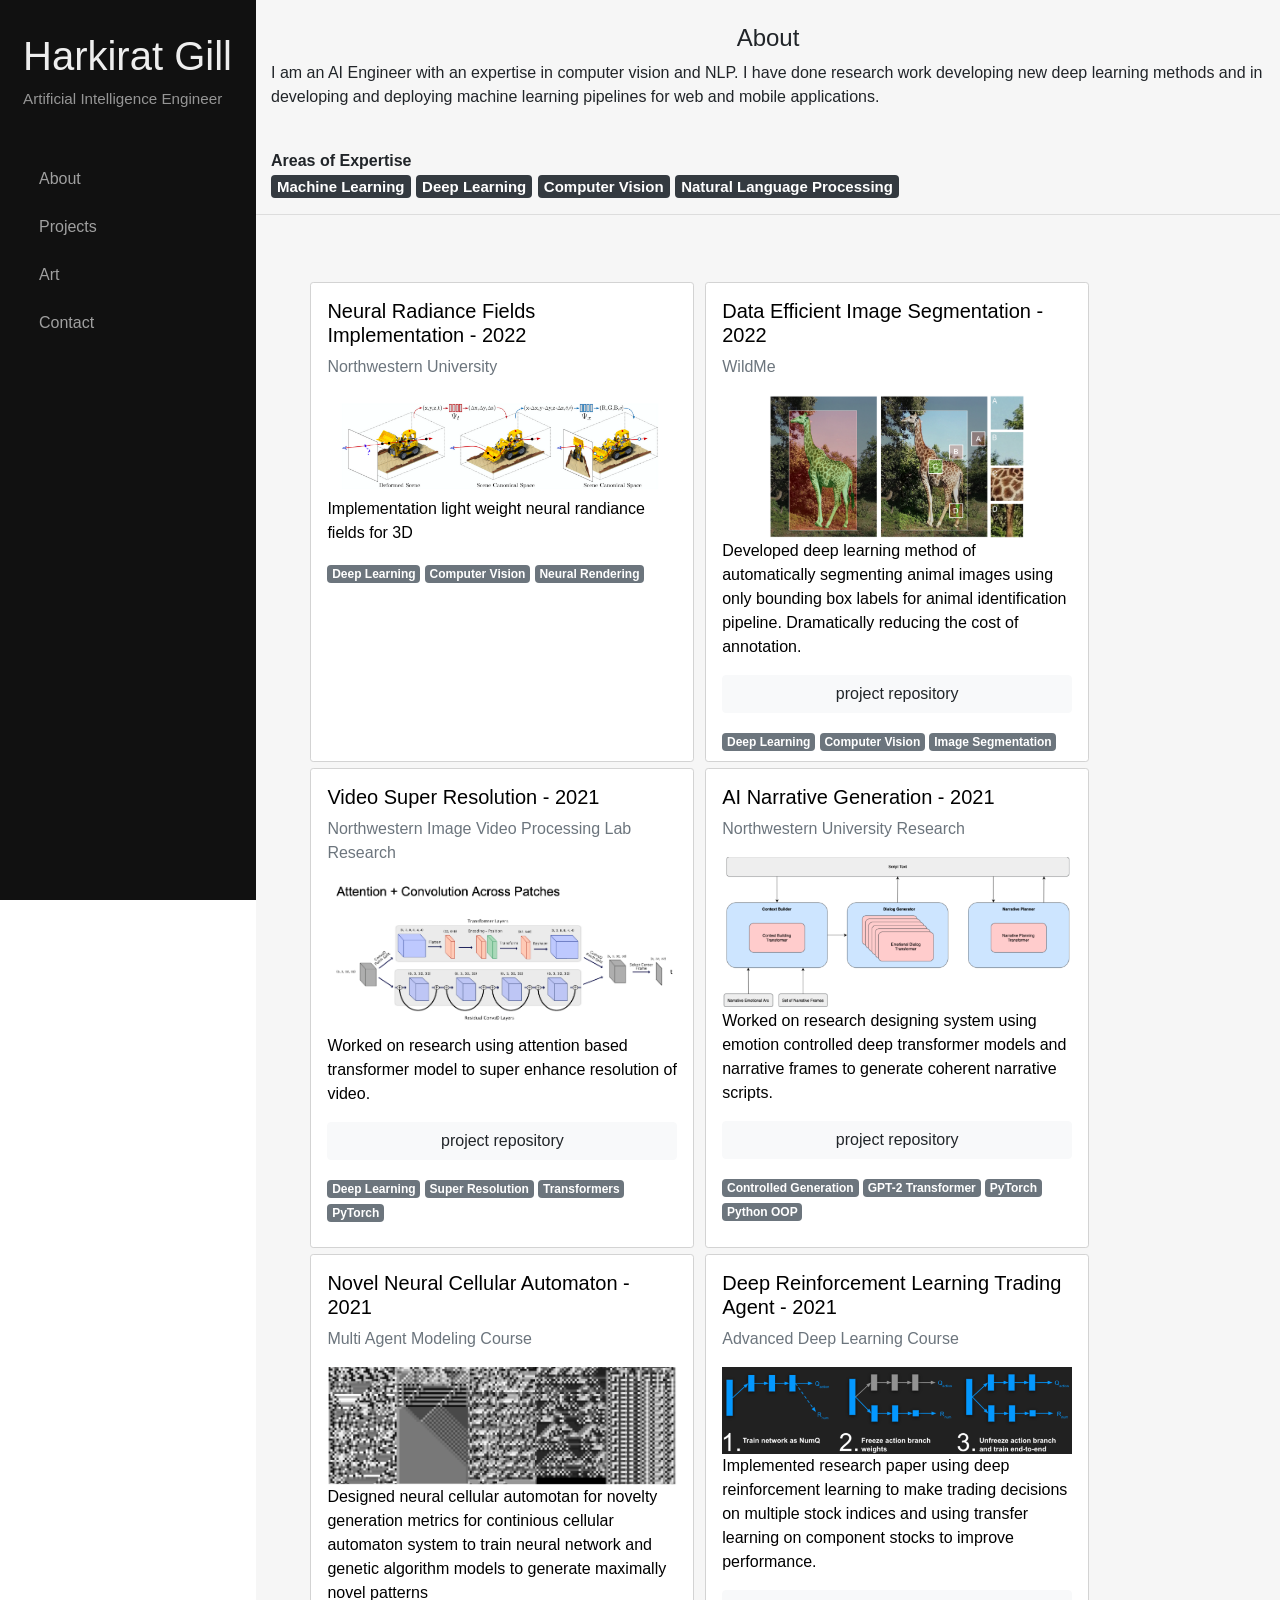
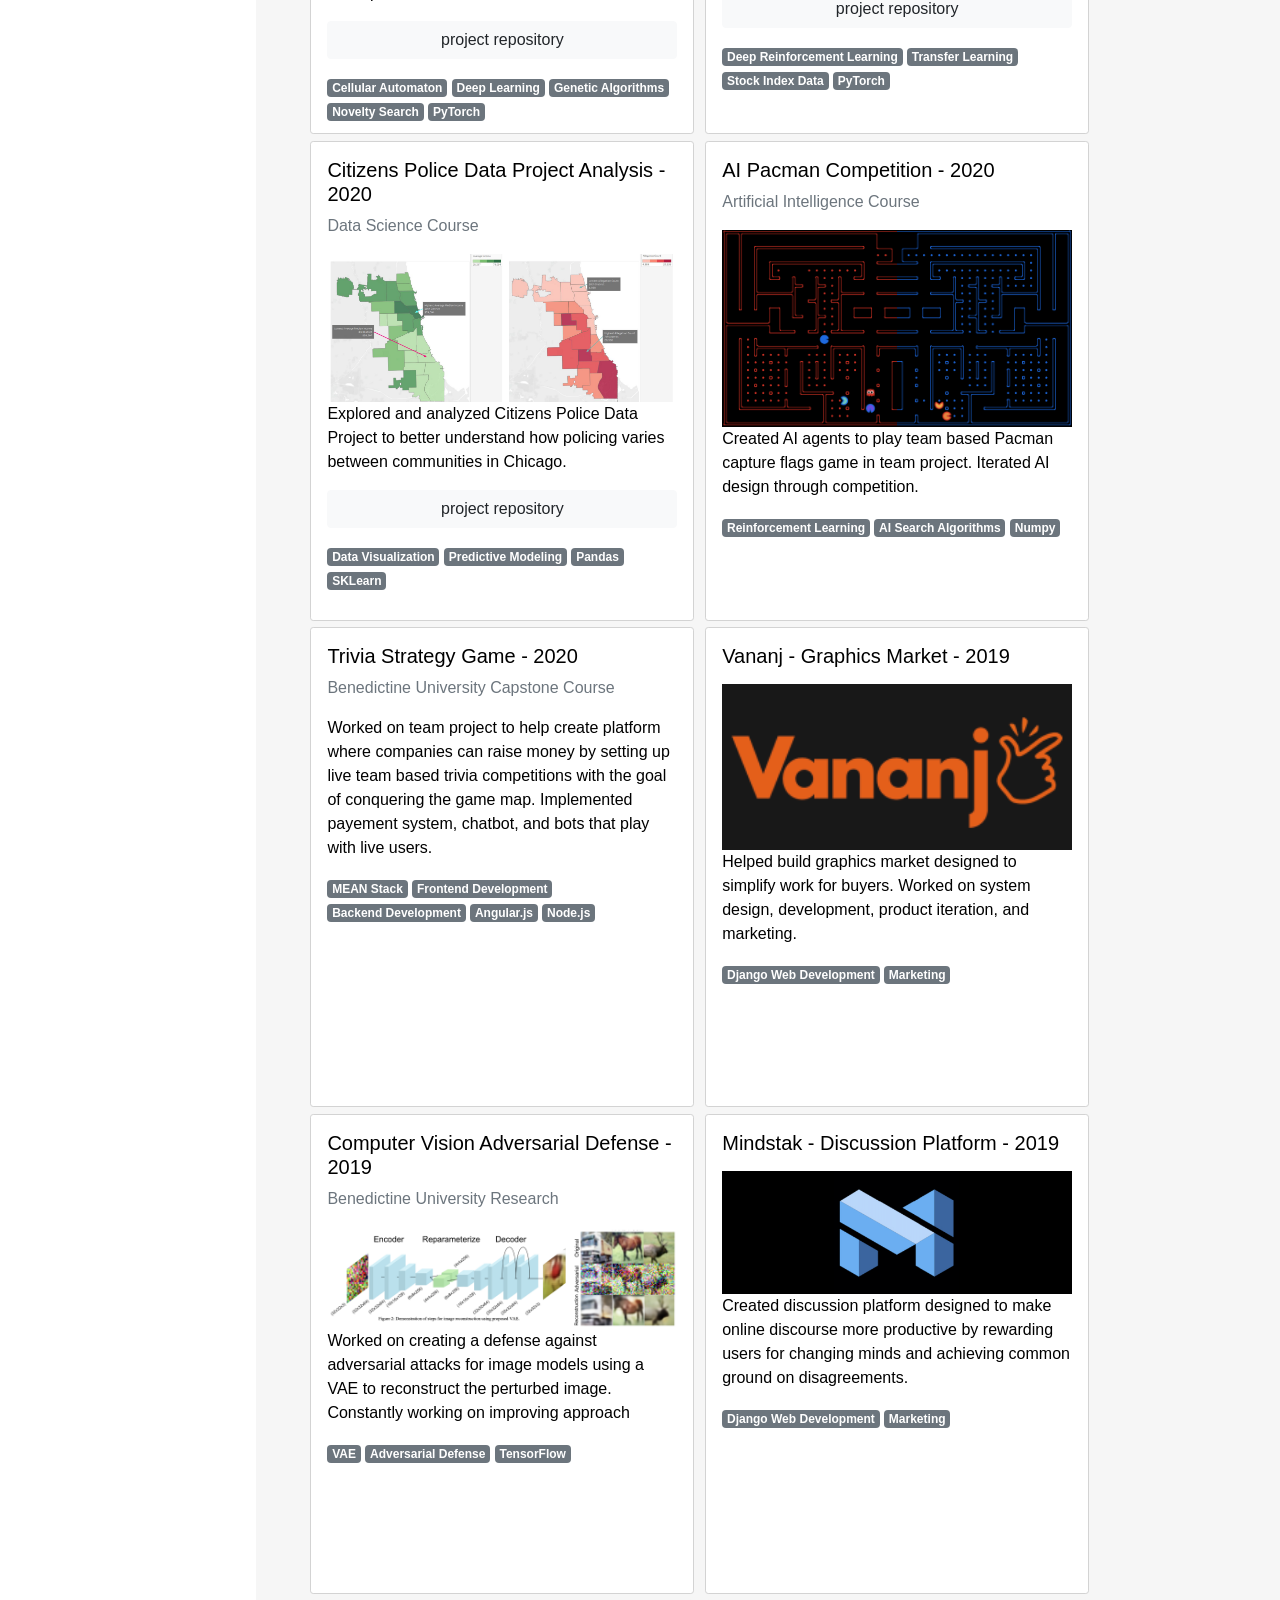
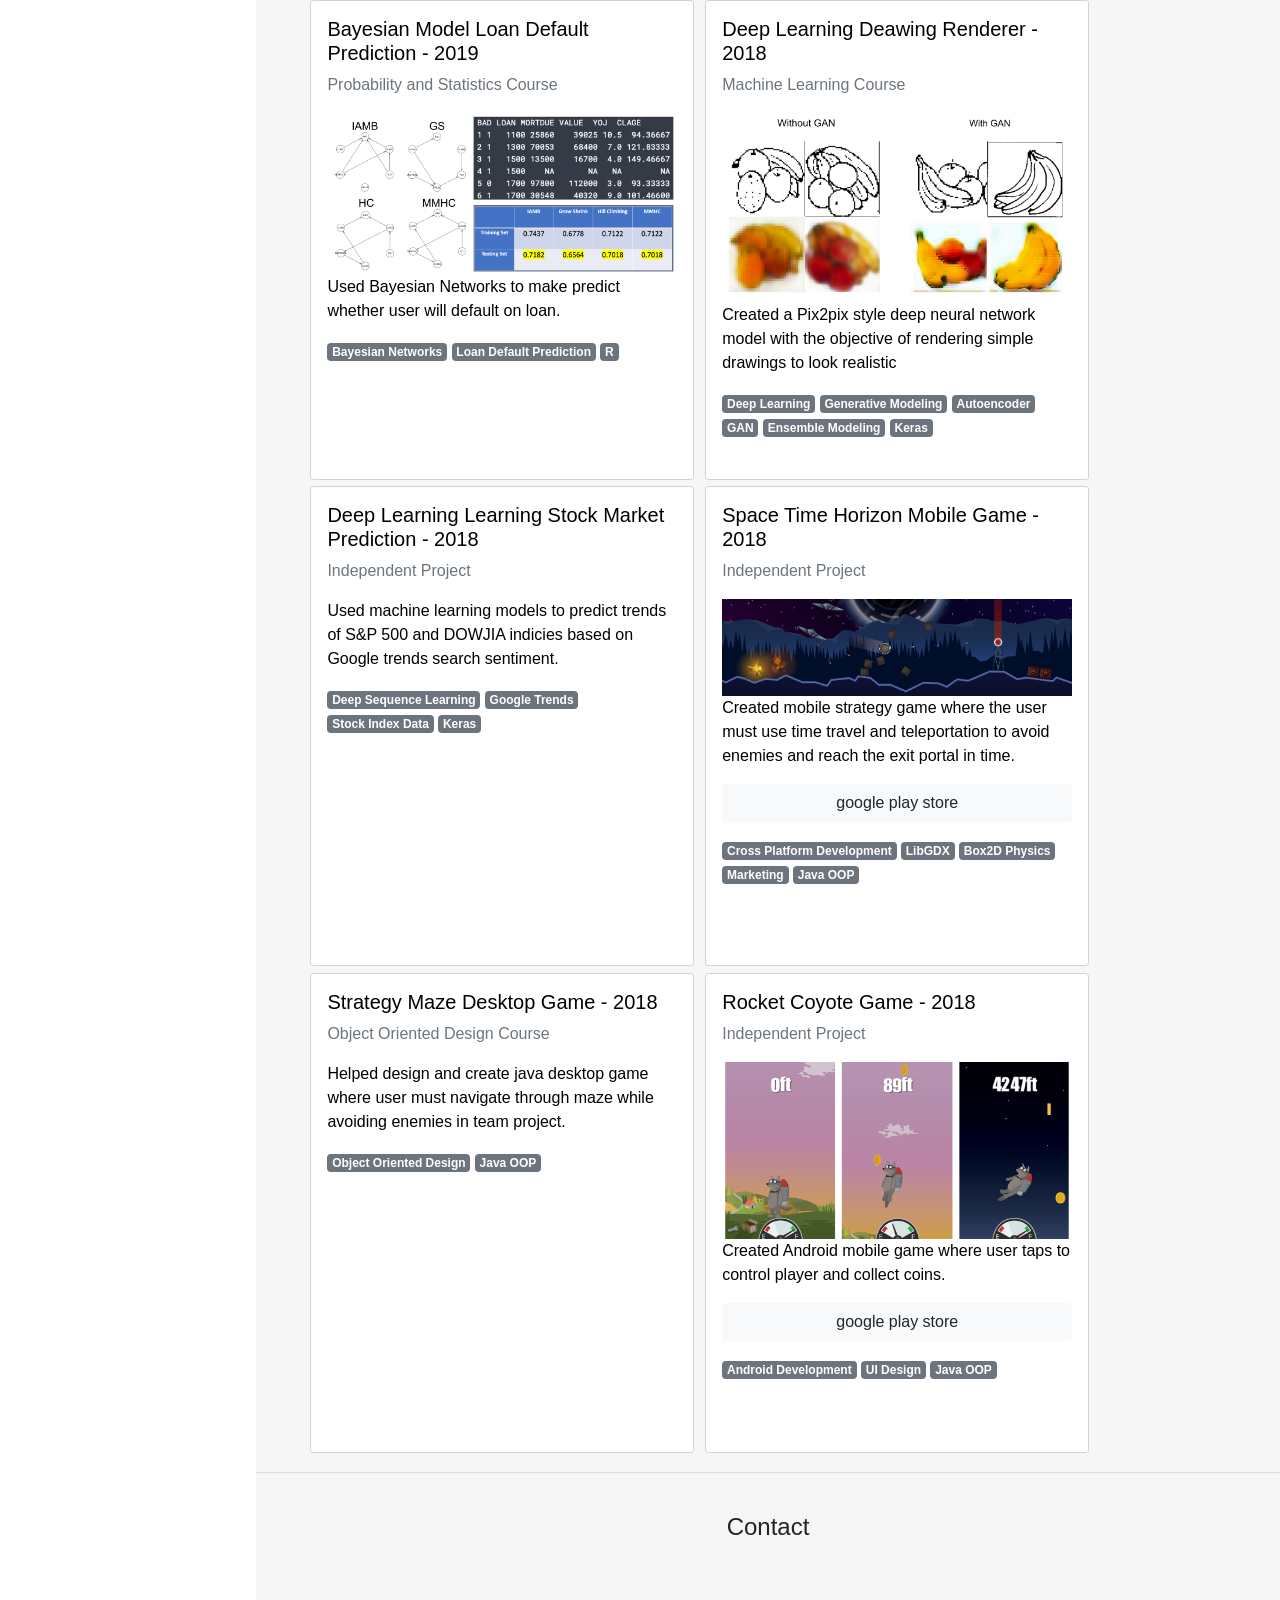
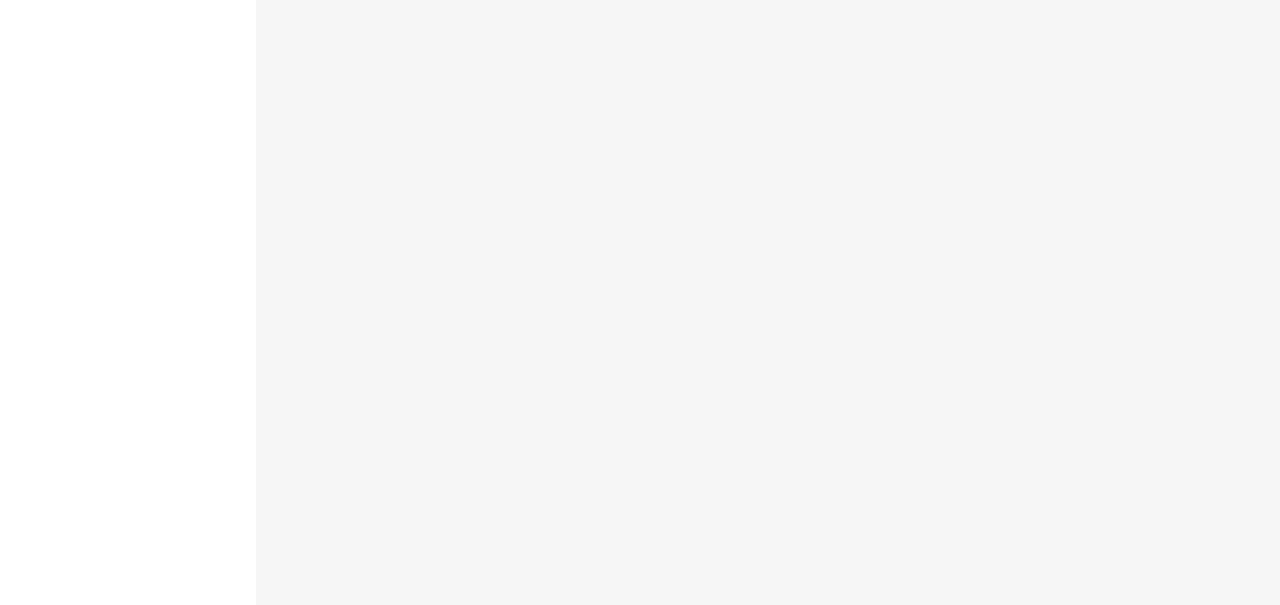
==== index.html @ 7659c331 "minor project update" ====
<!DOCTYPE html>

<html>
    <head>
        <title>Harkirat Gill</title>
        <meta charset="utf-8">
        <meta name="viewport" content="width=device-width, initial-scale=1, shrink-to-fit=no">
        <link rel="stylesheet" href="https://stackpath.bootstrapcdn.com/bootstrap/4.3.1/css/bootstrap.min.css" integrity="sha384-ggOyR0iXCbMQv3Xipma34MD+dH/1fQ784/j6cY/iJTQUOhcWr7x9JvoRxT2MZw1T" crossorigin="anonymous">
        
        <style>
            .sidenav {
                height: 100%;
                width: 16em;
                position: fixed;
                z-index: 1;
                top: 0;
                left: 0;
                background-color: #111;
                color: #eee;
                overflow-x: hidden;
                padding:0.5em;
            }

            .content {
                margin-left: 16em;
                background-color: #f6f6f6;
                display: inline-block;
                width: calc(100vw - 16em);
            }

            .minor-text {
                opacity: 0.6;
                font-size: 0.95em;
            }

            .section-head {
                text-align: center;
            }
            
            .projects {
                margin: auto;
                width: 90%;
            }
            
            .project-img {
                display: block;
                margin-left: auto;
                margin-right: auto;
                width: 100%;
            }

            .project-container {
                background-color: #fff;
                display: inline-block;
                color: black;
                border: 1px solid lightgray;
                border-radius: 0.2em;
                padding: 1em;
                margin: 0.2em;
                width: 24em;
                height: 30em;
                vertical-align: top;
            }

            .link-container {
                padding: 1em;
            }

            .side-link {
                color: white;
                opacity: 0.6;
            }

            .side-link:hover {
                opacity: 1;
                color: white;
            }
            
            .full-butt {
                width: 100%;
                text-align: center;
            }
        </style>
    </head>

    <body>
        <!-- Side main info -->
        <div class="sidenav">
            <div class="container">
                <br/>
                <h1>Harkirat Gill</h1>
                <p class="minor-text">Artificial Intelligence Engineer</p>
                
                <br/>

                <div class="link-container">
                    <a href="#about" class="side-link">About</a>
                    <br/><br/>
                    <a href="#projects" class="side-link">Projects</a>
                    <br/><br/>
                    <a href="https://www.gillarts.com" class="side-link">Art</a>
                    <br/><br/>
                    <a href="#contact" class="side-link">Contact</a>
                    <br/>
                </div>
            </div>
        </div>

        <!-- Content -->
        <div class="content">
            <!-- About -->
            <div id="about" class="container pt-4">
                <h4 class="section-head">About</h4>
                <p>
                    I am an AI Engineer with an expertise in computer vision and NLP.
                    I have done research work developing new deep learning methods and in developing and deploying machine learning pipelines for web and mobile applications.
                </p>
                
                <br/>

                <b>Areas of Expertise</b>
                <br/>

                <h5>
                    <span class="badge badge-dark">Machine Learning</span>
                    <span class="badge badge-dark">Deep Learning</span>
                    <span class="badge badge-dark">Computer Vision</span>
                    <span class="badge badge-dark">Natural Language Processing</span>
                </h5>
            </div>

            <hr/>

            <!-- Projects -->
                
            <br/>
            
            <div id="projects" class="projects pt-4">

                <!-- Neural Rendering -->
                <div class="project-container">
                    <h5>Neural Radiance Fields Implementation - 2022</h5>
                    <p class="text-secondary">Northwestern University</p>
                    <img src="imgs/neural_rendering.png" class="project-img">
                    
                    <p>Implementation light weight neural randiance fields for 3D </p>
                    
                    <p>
                        <span class="badge badge-secondary">Deep Learning</span>
                        <span class="badge badge-secondary">Computer Vision</span>
                        <span class="badge badge-secondary">Neural Rendering</span>
                    </p>
                </div>

                <!-- TODO - add some NLP thing here -->

                <!-- WildMe Background Subtraction -->
                <div class="project-container">
                    <h5>Data Efficient Image Segmentation - 2022</h5>
                    <p class="text-secondary">WildMe</p>

                    <img src="imgs/background_subtraction.png" class="project-img" style="height: 9em; width: 16em;">
                    
                    <p>Developed deep learning method of automatically segmenting animal images using only bounding box labels for animal identification pipeline. Dramatically reducing the cost of annotation.</p>
                    
                    <p><a href="https://github.com/harkiratsg/animal-background-subtraction" class="btn btn-light full-butt">project repository</a></p>
                    
                    <p>
                        <span class="badge badge-secondary">Deep Learning</span>
                        <span class="badge badge-secondary">Computer Vision</span>
                        <span class="badge badge-secondary">Image Segmentation</span>
                    </p>
                </div>
                
                <!-- VSR -->
                <div class="project-container">
                    <h5>Video Super Resolution - 2021</h5>
                    <p class="text-secondary">Northwestern Image Video Processing Lab Research</p>

                    <img src="imgs/vsr.png" class="project-img">
                    
                    <p>Worked on research using attention based transformer model to super enhance resolution of video.</p>
                    
                    <p><a href="https://github.com/harkirat2021/vsr-transformer-research" class="btn btn-light full-butt">project repository</a></p>

                    <p>
                        <span class="badge badge-secondary">Deep Learning</span>
                        <span class="badge badge-secondary">Super Resolution</span>
                        <span class="badge badge-secondary">Transformers</span>
                        <span class="badge badge-secondary">PyTorch</span>
                    </p>
                </div>
                
                <!-- Narrative Generation -->
                <div class="project-container">
                    <div>
                        <h5>AI Narrative Generation - 2021</h5>
                        <p class="text-secondary">Northwestern University Research</p>

                        <img src="imgs/narrative_generation_system.png" class="project-img">

                        <p>Worked on research designing system using emotion controlled deep transformer models and narrative frames to generate coherent narrative scripts.</p>
                        
                        <p><a href="https://github.com/simon-benigeri/narrative-generation"class="btn btn-light full-butt">project repository</a></p>

                        <p>
                            <span class="badge badge-secondary">Controlled Generation</span>
                            <span class="badge badge-secondary">GPT-2 Transformer</span>
                            <span class="badge badge-secondary">PyTorch</span>
                            <span class="badge badge-secondary">Python OOP</span>
                        </p>
                    </div>
                    
                </div>
                
                <!-- CA Novelty Generation -->
                <div class="project-container">
                    <h5>Novel Neural Cellular Automaton - 2021</h5>
                    <p class="text-secondary">Multi Agent Modeling Course</p>
                    
                    <img src="imgs/novelty_generation.png" class="project-img">
                    
                    <p>Designed neural cellular automotan for novelty generation metrics for continious cellular automaton system to train neural network and genetic algorithm models to generate maximally novel patterns</p>
                    
                    <p><a href="https://github.com/harkiratsg/ca-novelty-generation"class="btn btn-light full-butt">project repository</a></p>
                    
                    <p>
                        <span class="badge badge-secondary">Cellular Automaton</span>
                        <span class="badge badge-secondary">Deep Learning</span>
                        <span class="badge badge-secondary">Genetic Algorithms</span>
                        <span class="badge badge-secondary">Novelty Search</span>
                        <span class="badge badge-secondary">PyTorch</span>
                    </p>
                </div>
                
                <!-- RL Trading Agent -->
                <div class="project-container">
                    <h5>Deep Reinforcement Learning Trading Agent - 2021</h5>
                    <p class="text-secondary">Advanced Deep Learning Course</p>
                    
                    <img src="imgs/numq_trader.png" class="project-img">
                    
                    <p>Implemented research paper using deep reinforcement learning to make trading decisions on multiple stock indices and using transfer learning on component stocks to improve performance.</p>
                    
                    <p><a href="https://github.com/lukesalamone/deep-q-trading-agent"class="btn btn-light full-butt">project repository</a></p>
                    
                    <p>
                        <span class="badge badge-secondary">Deep Reinforcement Learning</span>
                        <span class="badge badge-secondary">Transfer Learning</span>
                        <span class="badge badge-secondary">Stock Index Data</span>
                        <span class="badge badge-secondary">PyTorch</span>
                    </p>
                </div>
                
                <!-- CPDP Analysis -->
                <div class="project-container">
                    <h5>Citizens Police Data Project Analysis - 2020</h5>
                    <p class="text-secondary">Data Science Course</p>
                    
                    <img src="imgs/cpdp_analysis.png" class="project-img">
                    
                    <p>Explored and analyzed Citizens Police Data Project to better understand how policing varies between communities in Chicago.</p>
                    
                    <p><a href="https://github.com/Faraaz-Beyabani/CPDP_Daring_Riddlers" class="btn btn-light full-butt">project repository</a></p>
                    
                    <p>
                        <span class="badge badge-secondary">Data Visualization</span>
                        <span class="badge badge-secondary">Predictive Modeling</span>
                        <span class="badge badge-secondary">Pandas</span>
                        <span class="badge badge-secondary">SKLearn</span>
                    </p>
                </div>
                
                <!-- Music Generation -->
                <!--
                <div class="project-container">
                    <h5>TODO: AI Music Generation - 2020</h5>
                    <p class="text-secondary">Independent Project</p>
                    
                    <p>Used deep learning and genetic algorithms trained on classical music to generate new music.</p>
                    
                    <p><a href="">github repo</a></p>
                    
                    <p>
                        <span class="badge badge-secondary">Generative Modeling</span>
                        <span class="badge badge-secondary">Deep Learning</span>
                        <span class="badge badge-secondary">Genetic Algorithms</span>
                        <span class="badge badge-secondary">PyTorch</span>
                    </p>
                </div>
-->
                
                <!-- Pacman Agent -->
                <div class="project-container">
                    <h5>AI Pacman Competition - 2020</h5>
                    <p class="text-secondary">Artificial Intelligence Course</p>
                    
                    <img src="imgs/pacman.png" class="project-img">
                    
                    <p>Created AI agents to play team based Pacman capture flags game in team project. Iterated AI design through competition.</p>
                    
                    <p>
                        <span class="badge badge-secondary">Reinforcement Learning</span>
                        <span class="badge badge-secondary">AI Search Algorithms</span>
                        <span class="badge badge-secondary">Numpy</span>
                    </p>
                </div>
                
                <!-- Trivia Strategy Game -->
                <div class="project-container">
                    <h5>Trivia Strategy Game - 2020</h5>
                    <p class="text-secondary">Benedictine University Capstone Course</p>
                    
                    <p>Worked on team project to help create platform where companies can raise money by setting up live team based trivia competitions with the goal of conquering the game map. Implemented payement system, chatbot, and bots that play with live users.</p>
                    
                    <p>
                        <span class="badge badge-secondary">MEAN Stack</span>
                        <span class="badge badge-secondary">Frontend Development</span>
                        <span class="badge badge-secondary">Backend Development</span>
                        <span class="badge badge-secondary">Angular.js</span>
                        <span class="badge badge-secondary">Node.js</span>
                    </p>
                </div>
                
                <!-- Vananj -->
                <div class="project-container">
                    <h5>Vananj - Graphics Market - 2019</h5>
                    <p class="text-secondary"></p>
                    
                    <img src="imgs/vananj.png" class="project-img">
                    
                    <p>Helped build graphics market designed to simplify work for buyers. Worked on system design, development, product iteration, and marketing.</p>
                    
                    <!-- <p><a href="https://www.vananj.com"class="btn btn-light full-butt">www.vananj.com</a></p> -->
                    
                    <p>
                        <span class="badge badge-secondary">Django Web Development</span>
                        <span class="badge badge-secondary">Marketing</span>
                    </p>
                </div>

                <!-- Adversarial -->
                <div class="project-container">
                    <h5>Computer Vision Adversarial Defense - 2019</h5>
                    <p class="text-secondary">Benedictine University Research</p>
                    
                    <img src="imgs/adversarialproject.png" class="project-img">
                    
                    <p>Worked on creating a defense against adversarial attacks for image models using a VAE to reconstruct the perturbed image. Constantly working on improving approach</p>

                    <p>
                        <span class="badge badge-secondary">VAE</span>
                        <span class="badge badge-secondary">Adversarial Defense</span>
                        <span class="badge badge-secondary">TensorFlow</span>
                    </p>
                </div>
                
                <!-- Mindstak -->
                <div class="project-container">
                    <h5>Mindstak - Discussion Platform - 2019</h5>
                    <p class="text-secondary"></p>
                    
                    <img src="imgs/mindstak.png" class="project-img">
                    
                    <p>Created discussion platform designed to make online discourse more productive by rewarding users for changing minds and achieving common ground on disagreements.</p>
                    
                    <!-- <p><a href="https://www.mindstak.com"class="btn btn-light full-butt">www.mindstak.com</a></p> -->
                    
                    <p>
                        <span class="badge badge-secondary">Django Web Development</span>
                        <span class="badge badge-secondary">Marketing</span>
                    </p>
                </div>
                
                <!-- Loan Default Prediction -->
                <div class="project-container">
                    <h5>Bayesian Model Loan Default Prediction - 2019</h5>
                    <p class="text-secondary">Probability and Statistics Course</p>
                    
                    <img src="imgs/bayesiannet_loan_pred.png" class="project-img">
                    
                    <p>Used Bayesian Networks to make predict whether user will default on loan.</p>
                    
                    <p>
                        <span class="badge badge-secondary">Bayesian Networks</span>
                        <span class="badge badge-secondary">Loan Default Prediction</span>
                        <span class="badge badge-secondary">R</span>
                    </p>
                </div>

                <!-- Drawing Renderer -->
                <div class="project-container">
                    <h5>Deep Learning Deawing Renderer - 2018</h5>
                    <p class="text-secondary">Machine Learning Course</p>
                    
                    <img src="imgs/doodleproject.png" class="project-img">
                    
                    <p>Created a Pix2pix style deep neural network model with the objective of rendering simple drawings to look realistic</p>

                    <p>
                        <span class="badge badge-secondary">Deep Learning</span>
                        <span class="badge badge-secondary">Generative Modeling</span>
                        <span class="badge badge-secondary">Autoencoder</span>
                        <span class="badge badge-secondary">GAN</span>
                        <span class="badge badge-secondary">Ensemble Modeling</span>
                        <span class="badge badge-secondary">Keras</span>
                    </p>
                </div>

                <!-- Stock Market Prediction -->
                <div class="project-container">
                    <h5>Deep Learning Learning Stock Market Prediction - 2018</h5>
                    <p class="text-secondary">Independent Project</p>
                    
                    <p>Used machine learning models to predict trends of S&P 500 and DOWJIA indicies based on Google trends search sentiment.</p>
                    
                    <p>
                        <span class="badge badge-secondary">Deep Sequence Learning</span>
                        <span class="badge badge-secondary">Google Trends</span>
                        <span class="badge badge-secondary">Stock Index Data</span>
                        <span class="badge badge-secondary">Keras</span>
                    </p>
                </div>
                
                <!-- Space Time Horizon -->
                <div class="project-container">
                    <h5>Space Time Horizon Mobile Game - 2018</h5>
                    <p class="text-secondary">Independent Project</p>
                    
                    <img src="imgs/sthproject.png" class="project-img">
                    
                    <p>Created mobile strategy game where the user must use time travel and teleportation to avoid enemies and reach the exit portal in time.</p>
                    
                    <p><a href="https://play.google.com/store/apps/details?id=com.cosmodigital.spacetimehorizon&hl=en_US&gl=US"class="btn btn-light full-butt">google play store</a></p>
                    
                    <p>
                        <span class="badge badge-secondary">Cross Platform Development</span>
                        <span class="badge badge-secondary">LibGDX</span>
                        <span class="badge badge-secondary">Box2D Physics</span>
                        <span class="badge badge-secondary">Marketing</span>
                        <span class="badge badge-secondary">Java OOP</span>
                    </p>
                </div>
                
                <!-- OOP Project -->
                <div class="project-container">
                    <h5>Strategy Maze Desktop Game - 2018</h5>
                    <p class="text-secondary">Object Oriented Design Course</p>
                    
                    <p>Helped design and create java desktop game where user must navigate through maze while avoiding enemies in team project.</p>
                    
                    <p>
                        <span class="badge badge-secondary">Object Oriented Design</span>
                        <span class="badge badge-secondary">Java OOP</span>
                    </p>
                </div>
                
                <!-- Rocket Coyote -->
                <div class="project-container">
                    <h5>Rocket Coyote Game - 2018</h5>
                    <p class="text-secondary">Independent Project</p>
                    
                    <img src="imgs/rocketcoyote.png" class="project-img">
                    
                    <p>Created Android mobile game where user taps to control player and collect coins.</p>
                    
                    <p><a href="https://play.google.com/store/apps/details?id=com.cosmodigital.rocketcoyote&hl=en_US&gl=US" class="btn btn-light full-butt">google play store</a></p>
                    
                    <p>
                        <span class="badge badge-secondary">Android Development</span>
                        <span class="badge badge-secondary">UI Design</span>
                        <span class="badge badge-secondary">Java OOP</span>
                    </p>
                </div>                
            </div>

            <hr/>

            <!-- Contact -->
            <div id="contact" class="container pt-4">
                <h4 class="section-head">Contact</h4>
                <div style="text-align: center;">
                    <iframe src="https://docs.google.com/forms/d/e/1FAIpQLSerdskXboycfgACYQsAQ4aufewPm9yDi6KDmX2EfQ1Zc8JkOQ/viewform?embedded=true" width="640" height="600" frameborder="0" marginheight="0" marginwidth="0">Loading…</iframe>
                </div>
                
            </div>

            <br/><br/>
        </div>
        
        

        <!-- Bootstrap -->
        <script src="https://code.jquery.com/jquery-3.3.1.slim.min.js" integrity="sha384-q8i/X+965DzO0rT7abK41JStQIAqVgRVzpbzo5smXKp4YfRvH+8abtTE1Pi6jizo" crossorigin="anonymous"></script>
        <script src="https://cdnjs.cloudflare.com/ajax/libs/popper.js/1.14.7/umd/popper.min.js" integrity="sha384-UO2eT0CpHqdSJQ6hJty5KVphtPhzWj9WO1clHTMGa3JDZwrnQq4sF86dIHNDz0W1" crossorigin="anonymous"></script>
        <script src="https://stackpath.bootstrapcdn.com/bootstrap/4.3.1/js/bootstrap.min.js" integrity="sha384-JjSmVgyd0p3pXB1rRibZUAYoIIy6OrQ6VrjIEaFf/nJGzIxFDsf4x0xIM+B07jRM" crossorigin="anonymous"></script>
    </body>
</html>
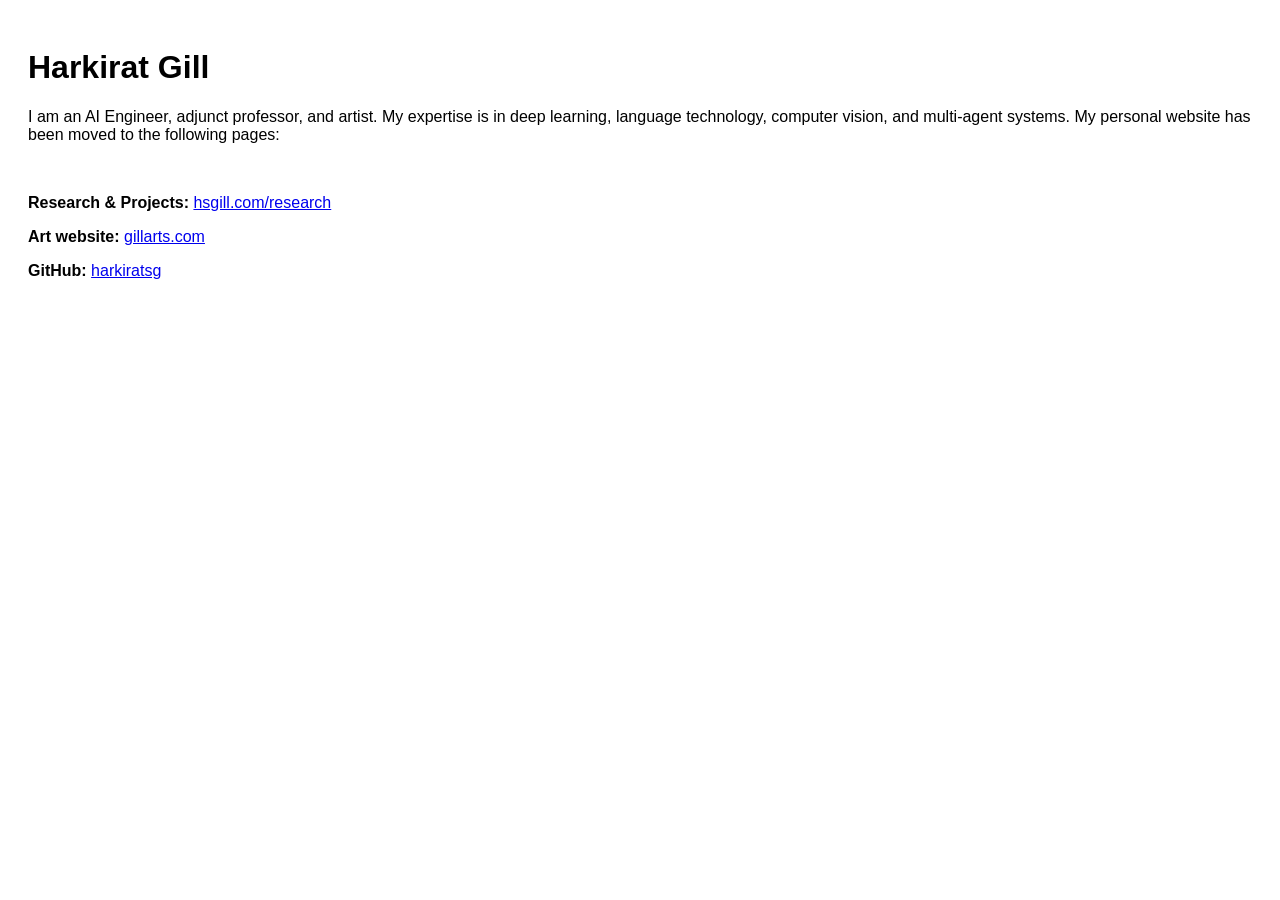
==== commit fdbcb7dc: "Updated with new sites" ====
--- a/index.html
+++ b/index.html
@@ -4,495 +4,16 @@
     <head>
         <title>Harkirat Gill</title>
         <meta charset="utf-8">
-        <meta name="viewport" content="width=device-width, initial-scale=1, shrink-to-fit=no">
-        <link rel="stylesheet" href="https://stackpath.bootstrapcdn.com/bootstrap/4.3.1/css/bootstrap.min.css" integrity="sha384-ggOyR0iXCbMQv3Xipma34MD+dH/1fQ784/j6cY/iJTQUOhcWr7x9JvoRxT2MZw1T" crossorigin="anonymous">
-        
-        <style>
-            .sidenav {
-                height: 100%;
-                width: 16em;
-                position: fixed;
-                z-index: 1;
-                top: 0;
-                left: 0;
-                background-color: #111;
-                color: #eee;
-                overflow-x: hidden;
-                padding:0.5em;
-            }
-
-            .content {
-                margin-left: 16em;
-                background-color: #f6f6f6;
-                display: inline-block;
-                width: calc(100vw - 16em);
-            }
-
-            .minor-text {
-                opacity: 0.6;
-                font-size: 0.95em;
-            }
-
-            .section-head {
-                text-align: center;
-            }
-            
-            .projects {
-                margin: auto;
-                width: 90%;
-            }
-            
-            .project-img {
-                display: block;
-                margin-left: auto;
-                margin-right: auto;
-                width: 100%;
-            }
-
-            .project-container {
-                background-color: #fff;
-                display: inline-block;
-                color: black;
-                border: 1px solid lightgray;
-                border-radius: 0.2em;
-                padding: 1em;
-                margin: 0.2em;
-                width: 24em;
-                height: 30em;
-                vertical-align: top;
-            }
-
-            .link-container {
-                padding: 1em;
-            }
-
-            .side-link {
-                color: white;
-                opacity: 0.6;
-            }
-
-            .side-link:hover {
-                opacity: 1;
-                color: white;
-            }
-            
-            .full-butt {
-                width: 100%;
-                text-align: center;
-            }
-        </style>
     </head>
 
     <body>
-        <!-- Side main info -->
-        <div class="sidenav">
-            <div class="container">
-                <br/>
-                <h1>Harkirat Gill</h1>
-                <p class="minor-text">Artificial Intelligence Engineer</p>
-                
-                <br/>
-
-                <div class="link-container">
-                    <a href="#about" class="side-link">About</a>
-                    <br/><br/>
-                    <a href="#projects" class="side-link">Projects</a>
-                    <br/><br/>
-                    <a href="https://www.gillarts.com" class="side-link">Art</a>
-                    <br/><br/>
-                    <a href="#contact" class="side-link">Contact</a>
-                    <br/>
-                </div>
-            </div>
+        <div style="padding: 20px; font-family: Arial, sans-serif;">
+            <h1>Harkirat Gill</h1>
+            <p>I am an AI Engineer, adjunct professor, and artist. My expertise is in deep learning, language technology, computer vision, and multi-agent systems. My personal website has been moved to the following pages:</p>
+            <br/>
+            <p><b>Research & Projects:</b> <a href="https://sites.google.com/view/hsgill/research">hsgill.com/research</a></p>
+            <p><b>Art website:</b> <a href="https://sites.google.com/view/gillarts/home">gillarts.com</a></p>
+            <p><b>GitHub:</b> <a href="https://github.com/harkiratsg">harkiratsg</a></p>
         </div>
-
-        <!-- Content -->
-        <div class="content">
-            <!-- About -->
-            <div id="about" class="container pt-4">
-                <h4 class="section-head">About</h4>
-                <p>
-                    I am an AI Engineer with an expertise in computer vision and NLP.
-                    I have done research work developing new deep learning methods and in developing and deploying machine learning pipelines for web and mobile applications.
-                </p>
-                
-                <br/>
-
-                <b>Areas of Expertise</b>
-                <br/>
-
-                <h5>
-                    <span class="badge badge-dark">Machine Learning</span>
-                    <span class="badge badge-dark">Deep Learning</span>
-                    <span class="badge badge-dark">Computer Vision</span>
-                    <span class="badge badge-dark">Natural Language Processing</span>
-                </h5>
-            </div>
-
-            <hr/>
-
-            <!-- Projects -->
-                
-            <br/>
-            
-            <div id="projects" class="projects pt-4">
-
-                <!-- Neural Rendering -->
-                <div class="project-container">
-                    <h5>Neural Radiance Fields Implementation - 2022</h5>
-                    <p class="text-secondary">Northwestern University</p>
-                    <img src="imgs/neural_rendering.png" class="project-img">
-                    
-                    <p>Implementation light weight neural randiance fields for 3D </p>
-                    
-                    <p>
-                        <span class="badge badge-secondary">Deep Learning</span>
-                        <span class="badge badge-secondary">Computer Vision</span>
-                        <span class="badge badge-secondary">Neural Rendering</span>
-                    </p>
-                </div>
-
-                <!-- TODO - add some NLP thing here -->
-
-                <!-- WildMe Background Subtraction -->
-                <div class="project-container">
-                    <h5>Data Efficient Image Segmentation - 2022</h5>
-                    <p class="text-secondary">WildMe</p>
-
-                    <img src="imgs/background_subtraction.png" class="project-img" style="height: 9em; width: 16em;">
-                    
-                    <p>Developed deep learning method of automatically segmenting animal images using only bounding box labels for animal identification pipeline. Dramatically reducing the cost of annotation.</p>
-                    
-                    <p><a href="https://github.com/harkiratsg/animal-background-subtraction" class="btn btn-light full-butt">project repository</a></p>
-                    
-                    <p>
-                        <span class="badge badge-secondary">Deep Learning</span>
-                        <span class="badge badge-secondary">Computer Vision</span>
-                        <span class="badge badge-secondary">Image Segmentation</span>
-                    </p>
-                </div>
-                
-                <!-- VSR -->
-                <div class="project-container">
-                    <h5>Video Super Resolution - 2021</h5>
-                    <p class="text-secondary">Northwestern Image Video Processing Lab Research</p>
-
-                    <img src="imgs/vsr.png" class="project-img">
-                    
-                    <p>Worked on research using attention based transformer model to super enhance resolution of video.</p>
-                    
-                    <p><a href="https://github.com/harkirat2021/vsr-transformer-research" class="btn btn-light full-butt">project repository</a></p>
-
-                    <p>
-                        <span class="badge badge-secondary">Deep Learning</span>
-                        <span class="badge badge-secondary">Super Resolution</span>
-                        <span class="badge badge-secondary">Transformers</span>
-                        <span class="badge badge-secondary">PyTorch</span>
-                    </p>
-                </div>
-                
-                <!-- Narrative Generation -->
-                <div class="project-container">
-                    <div>
-                        <h5>AI Narrative Generation - 2021</h5>
-                        <p class="text-secondary">Northwestern University Research</p>
-
-                        <img src="imgs/narrative_generation_system.png" class="project-img">
-
-                        <p>Worked on research designing system using emotion controlled deep transformer models and narrative frames to generate coherent narrative scripts.</p>
-                        
-                        <p><a href="https://github.com/simon-benigeri/narrative-generation"class="btn btn-light full-butt">project repository</a></p>
-
-                        <p>
-                            <span class="badge badge-secondary">Controlled Generation</span>
-                            <span class="badge badge-secondary">GPT-2 Transformer</span>
-                            <span class="badge badge-secondary">PyTorch</span>
-                            <span class="badge badge-secondary">Python OOP</span>
-                        </p>
-                    </div>
-                    
-                </div>
-                
-                <!-- CA Novelty Generation -->
-                <div class="project-container">
-                    <h5>Novel Neural Cellular Automaton - 2021</h5>
-                    <p class="text-secondary">Multi Agent Modeling Course</p>
-                    
-                    <img src="imgs/novelty_generation.png" class="project-img">
-                    
-                    <p>Designed neural cellular automotan for novelty generation metrics for continious cellular automaton system to train neural network and genetic algorithm models to generate maximally novel patterns</p>
-                    
-                    <p><a href="https://github.com/harkiratsg/ca-novelty-generation"class="btn btn-light full-butt">project repository</a></p>
-                    
-                    <p>
-                        <span class="badge badge-secondary">Cellular Automaton</span>
-                        <span class="badge badge-secondary">Deep Learning</span>
-                        <span class="badge badge-secondary">Genetic Algorithms</span>
-                        <span class="badge badge-secondary">Novelty Search</span>
-                        <span class="badge badge-secondary">PyTorch</span>
-                    </p>
-                </div>
-                
-                <!-- RL Trading Agent -->
-                <div class="project-container">
-                    <h5>Deep Reinforcement Learning Trading Agent - 2021</h5>
-                    <p class="text-secondary">Advanced Deep Learning Course</p>
-                    
-                    <img src="imgs/numq_trader.png" class="project-img">
-                    
-                    <p>Implemented research paper using deep reinforcement learning to make trading decisions on multiple stock indices and using transfer learning on component stocks to improve performance.</p>
-                    
-                    <p><a href="https://github.com/lukesalamone/deep-q-trading-agent"class="btn btn-light full-butt">project repository</a></p>
-                    
-                    <p>
-                        <span class="badge badge-secondary">Deep Reinforcement Learning</span>
-                        <span class="badge badge-secondary">Transfer Learning</span>
-                        <span class="badge badge-secondary">Stock Index Data</span>
-                        <span class="badge badge-secondary">PyTorch</span>
-                    </p>
-                </div>
-                
-                <!-- CPDP Analysis -->
-                <div class="project-container">
-                    <h5>Citizens Police Data Project Analysis - 2020</h5>
-                    <p class="text-secondary">Data Science Course</p>
-                    
-                    <img src="imgs/cpdp_analysis.png" class="project-img">
-                    
-                    <p>Explored and analyzed Citizens Police Data Project to better understand how policing varies between communities in Chicago.</p>
-                    
-                    <p><a href="https://github.com/Faraaz-Beyabani/CPDP_Daring_Riddlers" class="btn btn-light full-butt">project repository</a></p>
-                    
-                    <p>
-                        <span class="badge badge-secondary">Data Visualization</span>
-                        <span class="badge badge-secondary">Predictive Modeling</span>
-                        <span class="badge badge-secondary">Pandas</span>
-                        <span class="badge badge-secondary">SKLearn</span>
-                    </p>
-                </div>
-                
-                <!-- Music Generation -->
-                <!--
-                <div class="project-container">
-                    <h5>TODO: AI Music Generation - 2020</h5>
-                    <p class="text-secondary">Independent Project</p>
-                    
-                    <p>Used deep learning and genetic algorithms trained on classical music to generate new music.</p>
-                    
-                    <p><a href="">github repo</a></p>
-                    
-                    <p>
-                        <span class="badge badge-secondary">Generative Modeling</span>
-                        <span class="badge badge-secondary">Deep Learning</span>
-                        <span class="badge badge-secondary">Genetic Algorithms</span>
-                        <span class="badge badge-secondary">PyTorch</span>
-                    </p>
-                </div>
--->
-                
-                <!-- Pacman Agent -->
-                <div class="project-container">
-                    <h5>AI Pacman Competition - 2020</h5>
-                    <p class="text-secondary">Artificial Intelligence Course</p>
-                    
-                    <img src="imgs/pacman.png" class="project-img">
-                    
-                    <p>Created AI agents to play team based Pacman capture flags game in team project. Iterated AI design through competition.</p>
-                    
-                    <p>
-                        <span class="badge badge-secondary">Reinforcement Learning</span>
-                        <span class="badge badge-secondary">AI Search Algorithms</span>
-                        <span class="badge badge-secondary">Numpy</span>
-                    </p>
-                </div>
-                
-                <!-- Trivia Strategy Game -->
-                <div class="project-container">
-                    <h5>Trivia Strategy Game - 2020</h5>
-                    <p class="text-secondary">Benedictine University Capstone Course</p>
-                    
-                    <p>Worked on team project to help create platform where companies can raise money by setting up live team based trivia competitions with the goal of conquering the game map. Implemented payement system, chatbot, and bots that play with live users.</p>
-                    
-                    <p>
-                        <span class="badge badge-secondary">MEAN Stack</span>
-                        <span class="badge badge-secondary">Frontend Development</span>
-                        <span class="badge badge-secondary">Backend Development</span>
-                        <span class="badge badge-secondary">Angular.js</span>
-                        <span class="badge badge-secondary">Node.js</span>
-                    </p>
-                </div>
-                
-                <!-- Vananj -->
-                <div class="project-container">
-                    <h5>Vananj - Graphics Market - 2019</h5>
-                    <p class="text-secondary"></p>
-                    
-                    <img src="imgs/vananj.png" class="project-img">
-                    
-                    <p>Helped build graphics market designed to simplify work for buyers. Worked on system design, development, product iteration, and marketing.</p>
-                    
-                    <!-- <p><a href="https://www.vananj.com"class="btn btn-light full-butt">www.vananj.com</a></p> -->
-                    
-                    <p>
-                        <span class="badge badge-secondary">Django Web Development</span>
-                        <span class="badge badge-secondary">Marketing</span>
-                    </p>
-                </div>
-
-                <!-- Adversarial -->
-                <div class="project-container">
-                    <h5>Computer Vision Adversarial Defense - 2019</h5>
-                    <p class="text-secondary">Benedictine University Research</p>
-                    
-                    <img src="imgs/adversarialproject.png" class="project-img">
-                    
-                    <p>Worked on creating a defense against adversarial attacks for image models using a VAE to reconstruct the perturbed image. Constantly working on improving approach</p>
-
-                    <p>
-                        <span class="badge badge-secondary">VAE</span>
-                        <span class="badge badge-secondary">Adversarial Defense</span>
-                        <span class="badge badge-secondary">TensorFlow</span>
-                    </p>
-                </div>
-                
-                <!-- Mindstak -->
-                <div class="project-container">
-                    <h5>Mindstak - Discussion Platform - 2019</h5>
-                    <p class="text-secondary"></p>
-                    
-                    <img src="imgs/mindstak.png" class="project-img">
-                    
-                    <p>Created discussion platform designed to make online discourse more productive by rewarding users for changing minds and achieving common ground on disagreements.</p>
-                    
-                    <!-- <p><a href="https://www.mindstak.com"class="btn btn-light full-butt">www.mindstak.com</a></p> -->
-                    
-                    <p>
-                        <span class="badge badge-secondary">Django Web Development</span>
-                        <span class="badge badge-secondary">Marketing</span>
-                    </p>
-                </div>
-                
-                <!-- Loan Default Prediction -->
-                <div class="project-container">
-                    <h5>Bayesian Model Loan Default Prediction - 2019</h5>
-                    <p class="text-secondary">Probability and Statistics Course</p>
-                    
-                    <img src="imgs/bayesiannet_loan_pred.png" class="project-img">
-                    
-                    <p>Used Bayesian Networks to make predict whether user will default on loan.</p>
-                    
-                    <p>
-                        <span class="badge badge-secondary">Bayesian Networks</span>
-                        <span class="badge badge-secondary">Loan Default Prediction</span>
-                        <span class="badge badge-secondary">R</span>
-                    </p>
-                </div>
-
-                <!-- Drawing Renderer -->
-                <div class="project-container">
-                    <h5>Deep Learning Deawing Renderer - 2018</h5>
-                    <p class="text-secondary">Machine Learning Course</p>
-                    
-                    <img src="imgs/doodleproject.png" class="project-img">
-                    
-                    <p>Created a Pix2pix style deep neural network model with the objective of rendering simple drawings to look realistic</p>
-
-                    <p>
-                        <span class="badge badge-secondary">Deep Learning</span>
-                        <span class="badge badge-secondary">Generative Modeling</span>
-                        <span class="badge badge-secondary">Autoencoder</span>
-                        <span class="badge badge-secondary">GAN</span>
-                        <span class="badge badge-secondary">Ensemble Modeling</span>
-                        <span class="badge badge-secondary">Keras</span>
-                    </p>
-                </div>
-
-                <!-- Stock Market Prediction -->
-                <div class="project-container">
-                    <h5>Deep Learning Learning Stock Market Prediction - 2018</h5>
-                    <p class="text-secondary">Independent Project</p>
-                    
-                    <p>Used machine learning models to predict trends of S&P 500 and DOWJIA indicies based on Google trends search sentiment.</p>
-                    
-                    <p>
-                        <span class="badge badge-secondary">Deep Sequence Learning</span>
-                        <span class="badge badge-secondary">Google Trends</span>
-                        <span class="badge badge-secondary">Stock Index Data</span>
-                        <span class="badge badge-secondary">Keras</span>
-                    </p>
-                </div>
-                
-                <!-- Space Time Horizon -->
-                <div class="project-container">
-                    <h5>Space Time Horizon Mobile Game - 2018</h5>
-                    <p class="text-secondary">Independent Project</p>
-                    
-                    <img src="imgs/sthproject.png" class="project-img">
-                    
-                    <p>Created mobile strategy game where the user must use time travel and teleportation to avoid enemies and reach the exit portal in time.</p>
-                    
-                    <p><a href="https://play.google.com/store/apps/details?id=com.cosmodigital.spacetimehorizon&hl=en_US&gl=US"class="btn btn-light full-butt">google play store</a></p>
-                    
-                    <p>
-                        <span class="badge badge-secondary">Cross Platform Development</span>
-                        <span class="badge badge-secondary">LibGDX</span>
-                        <span class="badge badge-secondary">Box2D Physics</span>
-                        <span class="badge badge-secondary">Marketing</span>
-                        <span class="badge badge-secondary">Java OOP</span>
-                    </p>
-                </div>
-                
-                <!-- OOP Project -->
-                <div class="project-container">
-                    <h5>Strategy Maze Desktop Game - 2018</h5>
-                    <p class="text-secondary">Object Oriented Design Course</p>
-                    
-                    <p>Helped design and create java desktop game where user must navigate through maze while avoiding enemies in team project.</p>
-                    
-                    <p>
-                        <span class="badge badge-secondary">Object Oriented Design</span>
-                        <span class="badge badge-secondary">Java OOP</span>
-                    </p>
-                </div>
-                
-                <!-- Rocket Coyote -->
-                <div class="project-container">
-                    <h5>Rocket Coyote Game - 2018</h5>
-                    <p class="text-secondary">Independent Project</p>
-                    
-                    <img src="imgs/rocketcoyote.png" class="project-img">
-                    
-                    <p>Created Android mobile game where user taps to control player and collect coins.</p>
-                    
-                    <p><a href="https://play.google.com/store/apps/details?id=com.cosmodigital.rocketcoyote&hl=en_US&gl=US" class="btn btn-light full-butt">google play store</a></p>
-                    
-                    <p>
-                        <span class="badge badge-secondary">Android Development</span>
-                        <span class="badge badge-secondary">UI Design</span>
-                        <span class="badge badge-secondary">Java OOP</span>
-                    </p>
-                </div>                
-            </div>
-
-            <hr/>
-
-            <!-- Contact -->
-            <div id="contact" class="container pt-4">
-                <h4 class="section-head">Contact</h4>
-                <div style="text-align: center;">
-                    <iframe src="https://docs.google.com/forms/d/e/1FAIpQLSerdskXboycfgACYQsAQ4aufewPm9yDi6KDmX2EfQ1Zc8JkOQ/viewform?embedded=true" width="640" height="600" frameborder="0" marginheight="0" marginwidth="0">Loading…</iframe>
-                </div>
-                
-            </div>
-
-            <br/><br/>
-        </div>
-        
-        
-
-        <!-- Bootstrap -->
-        <script src="https://code.jquery.com/jquery-3.3.1.slim.min.js" integrity="sha384-q8i/X+965DzO0rT7abK41JStQIAqVgRVzpbzo5smXKp4YfRvH+8abtTE1Pi6jizo" crossorigin="anonymous"></script>
-        <script src="https://cdnjs.cloudflare.com/ajax/libs/popper.js/1.14.7/umd/popper.min.js" integrity="sha384-UO2eT0CpHqdSJQ6hJty5KVphtPhzWj9WO1clHTMGa3JDZwrnQq4sF86dIHNDz0W1" crossorigin="anonymous"></script>
-        <script src="https://stackpath.bootstrapcdn.com/bootstrap/4.3.1/js/bootstrap.min.js" integrity="sha384-JjSmVgyd0p3pXB1rRibZUAYoIIy6OrQ6VrjIEaFf/nJGzIxFDsf4x0xIM+B07jRM" crossorigin="anonymous"></script>
     </body>
 </html>
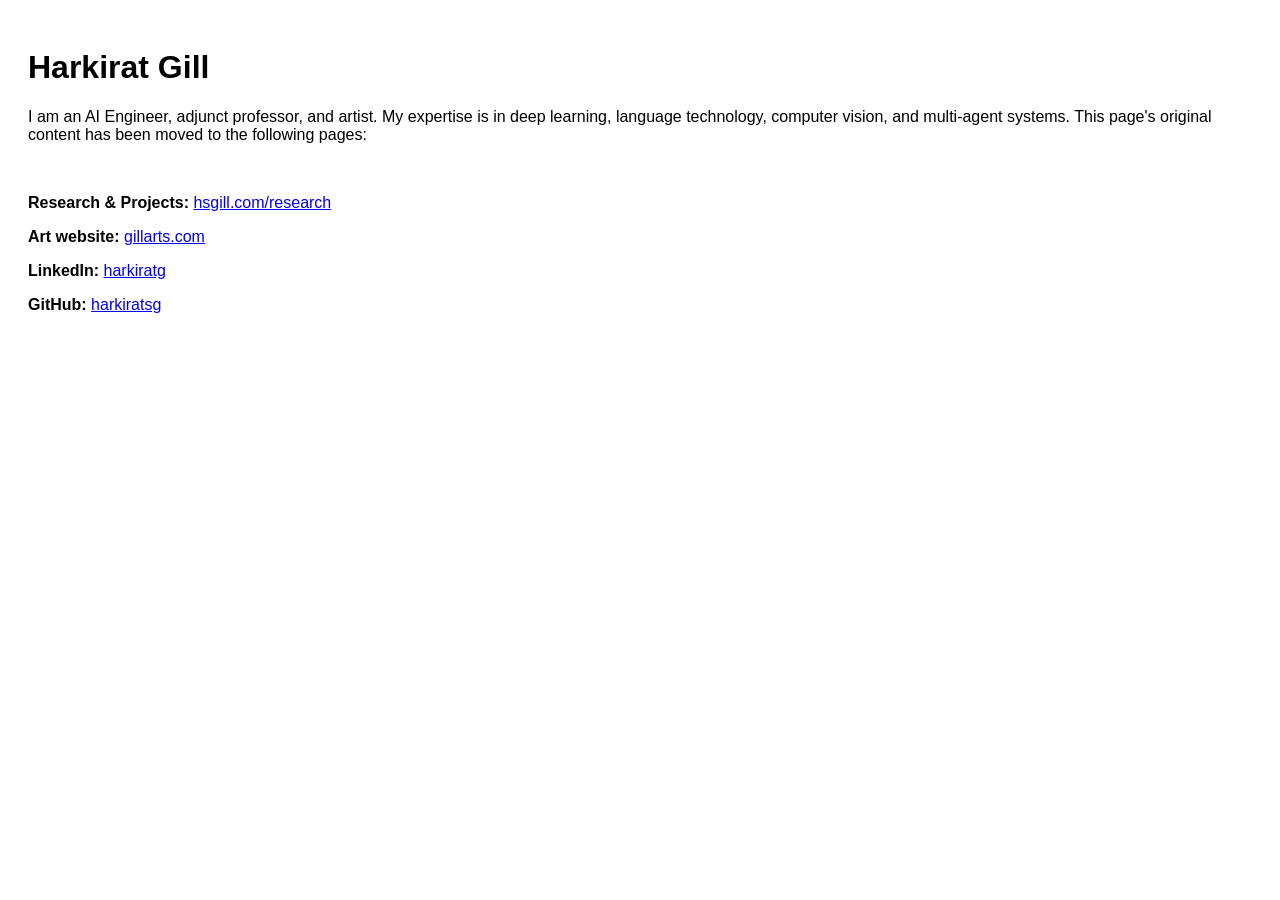
==== commit 59ed122d: "Added linkedin" ====
--- a/index.html
+++ b/index.html
@@ -9,10 +9,11 @@
     <body>
         <div style="padding: 20px; font-family: Arial, sans-serif;">
             <h1>Harkirat Gill</h1>
-            <p>I am an AI Engineer, adjunct professor, and artist. My expertise is in deep learning, language technology, computer vision, and multi-agent systems. My personal website has been moved to the following pages:</p>
+            <p>I am an AI Engineer, adjunct professor, and artist. My expertise is in deep learning, language technology, computer vision, and multi-agent systems. This page's original content has been moved to the following pages:</p>
             <br/>
             <p><b>Research & Projects:</b> <a href="https://sites.google.com/view/hsgill/research">hsgill.com/research</a></p>
             <p><b>Art website:</b> <a href="https://sites.google.com/view/gillarts/home">gillarts.com</a></p>
+            <p><b>LinkedIn:</b> <a href="https://www.linkedin.com/in/harkiratg/">harkiratg</a></p>
             <p><b>GitHub:</b> <a href="https://github.com/harkiratsg">harkiratsg</a></p>
         </div>
     </body>
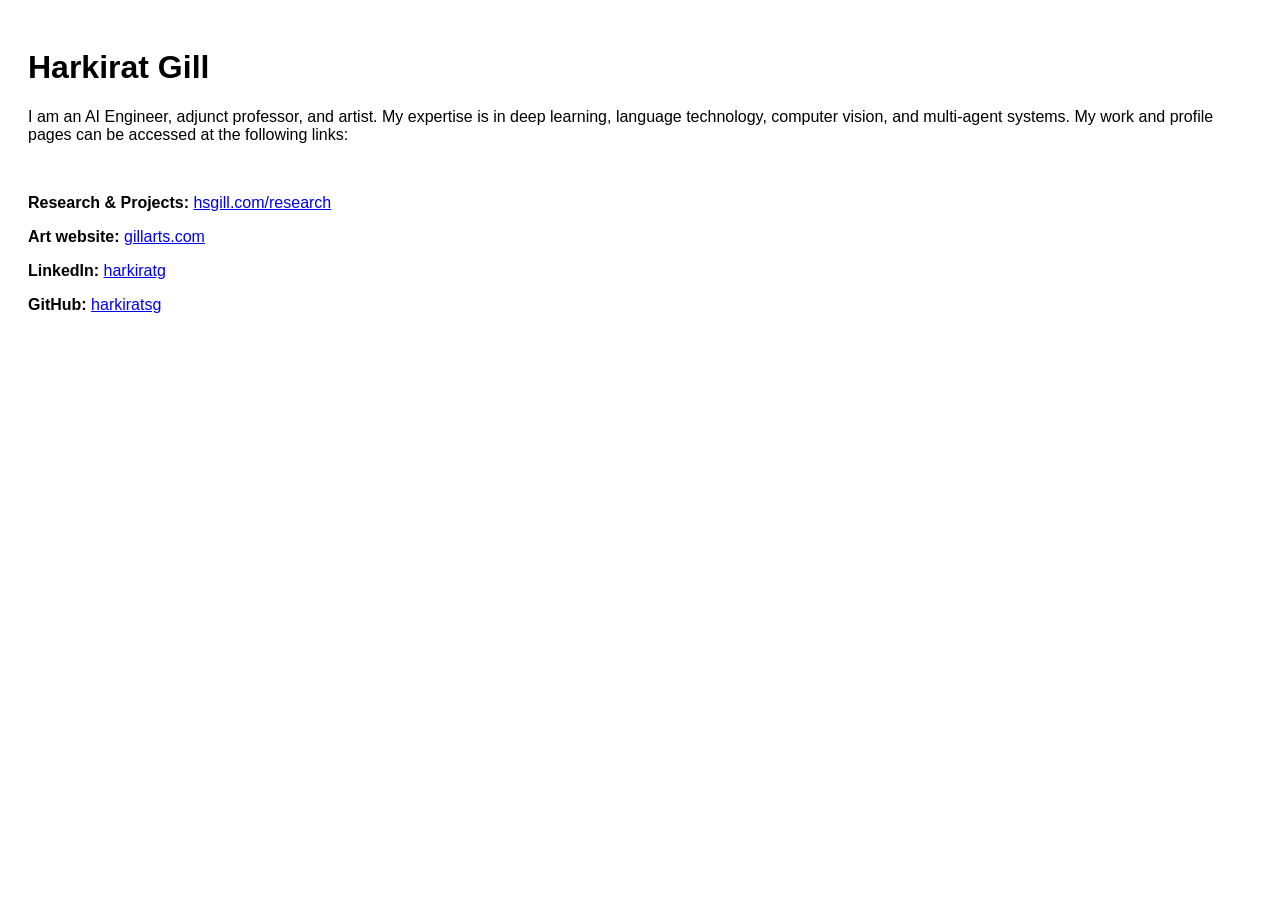
==== commit abf2f04e: "Updated sites" ====
--- a/index.html
+++ b/index.html
@@ -9,7 +9,7 @@
     <body>
         <div style="padding: 20px; font-family: Arial, sans-serif;">
             <h1>Harkirat Gill</h1>
-            <p>I am an AI Engineer, adjunct professor, and artist. My expertise is in deep learning, language technology, computer vision, and multi-agent systems. This page's original content has been moved to the following pages:</p>
+            <p>I am an AI Engineer, adjunct professor, and artist. My expertise is in deep learning, language technology, computer vision, and multi-agent systems. My work and profile pages can be accessed at the following links:</p>
             <br/>
             <p><b>Research & Projects:</b> <a href="https://sites.google.com/view/hsgill/research">hsgill.com/research</a></p>
             <p><b>Art website:</b> <a href="https://sites.google.com/view/gillarts/home">gillarts.com</a></p>
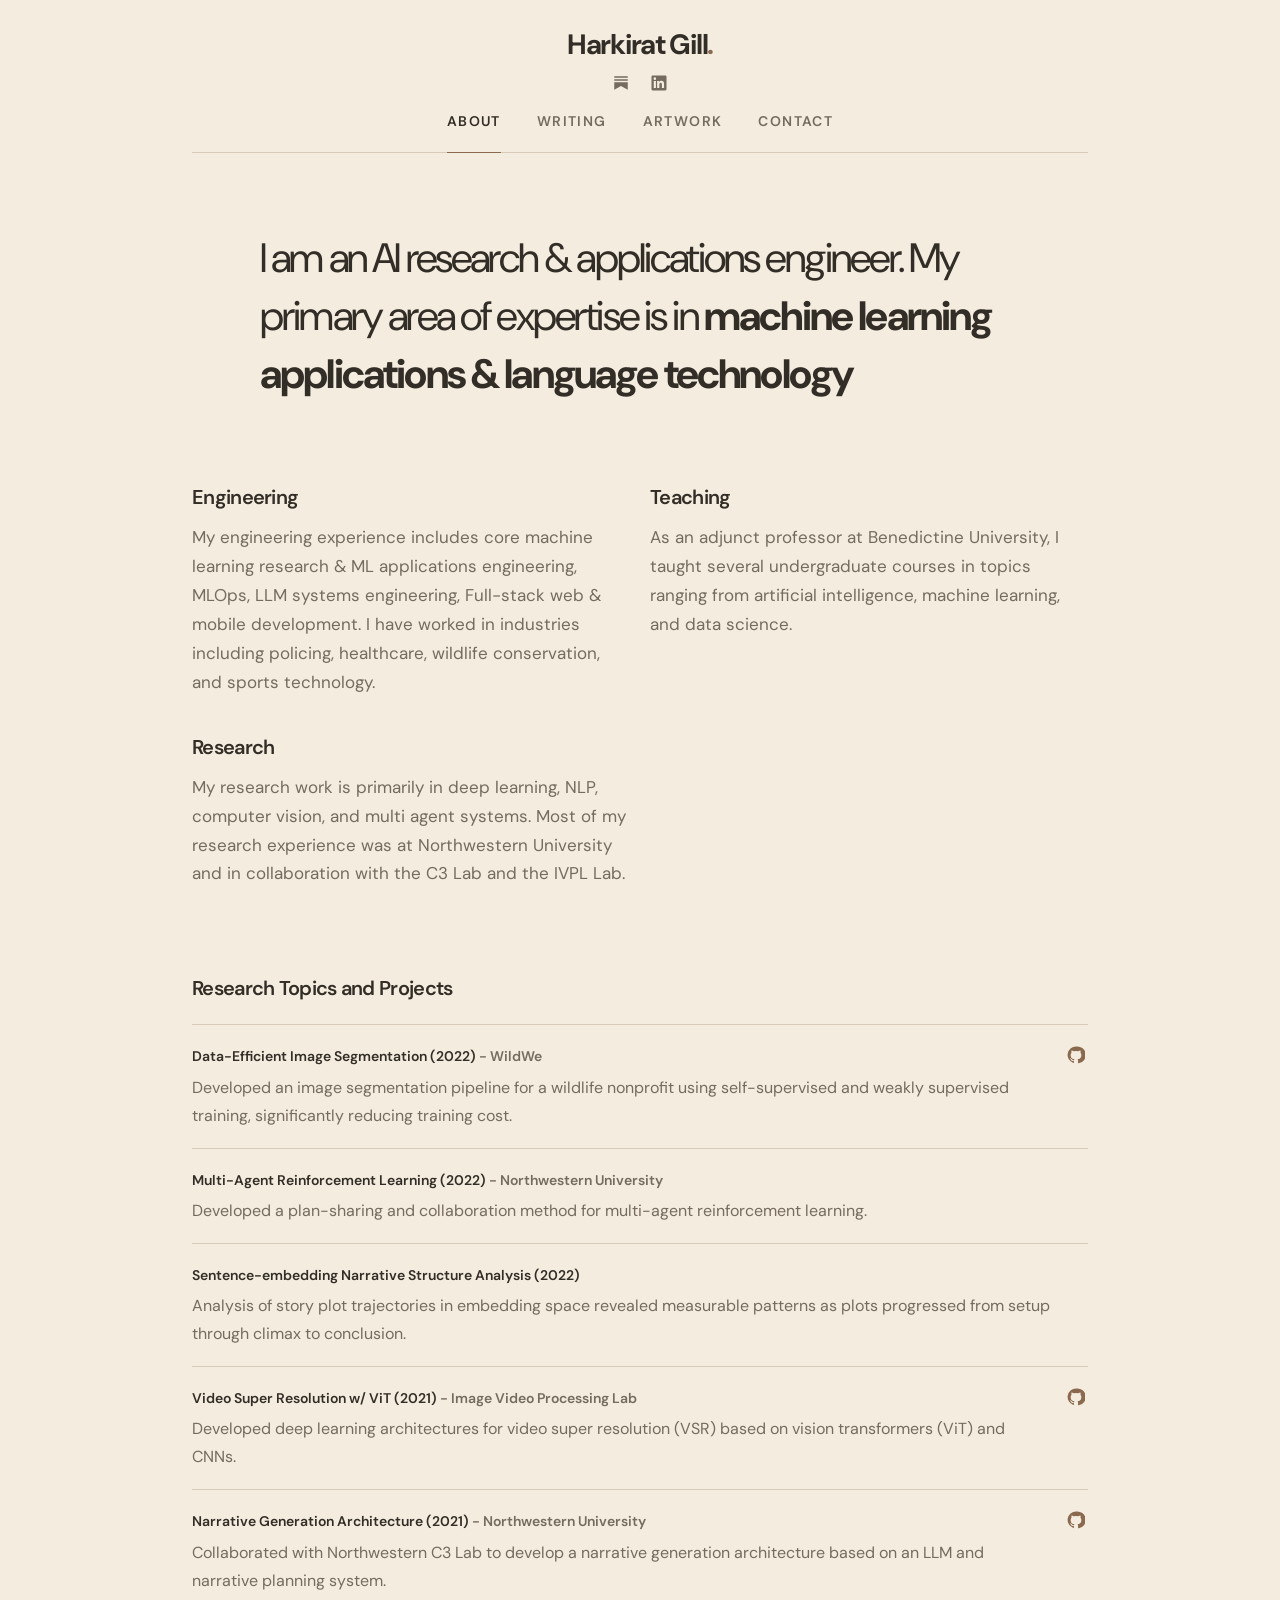
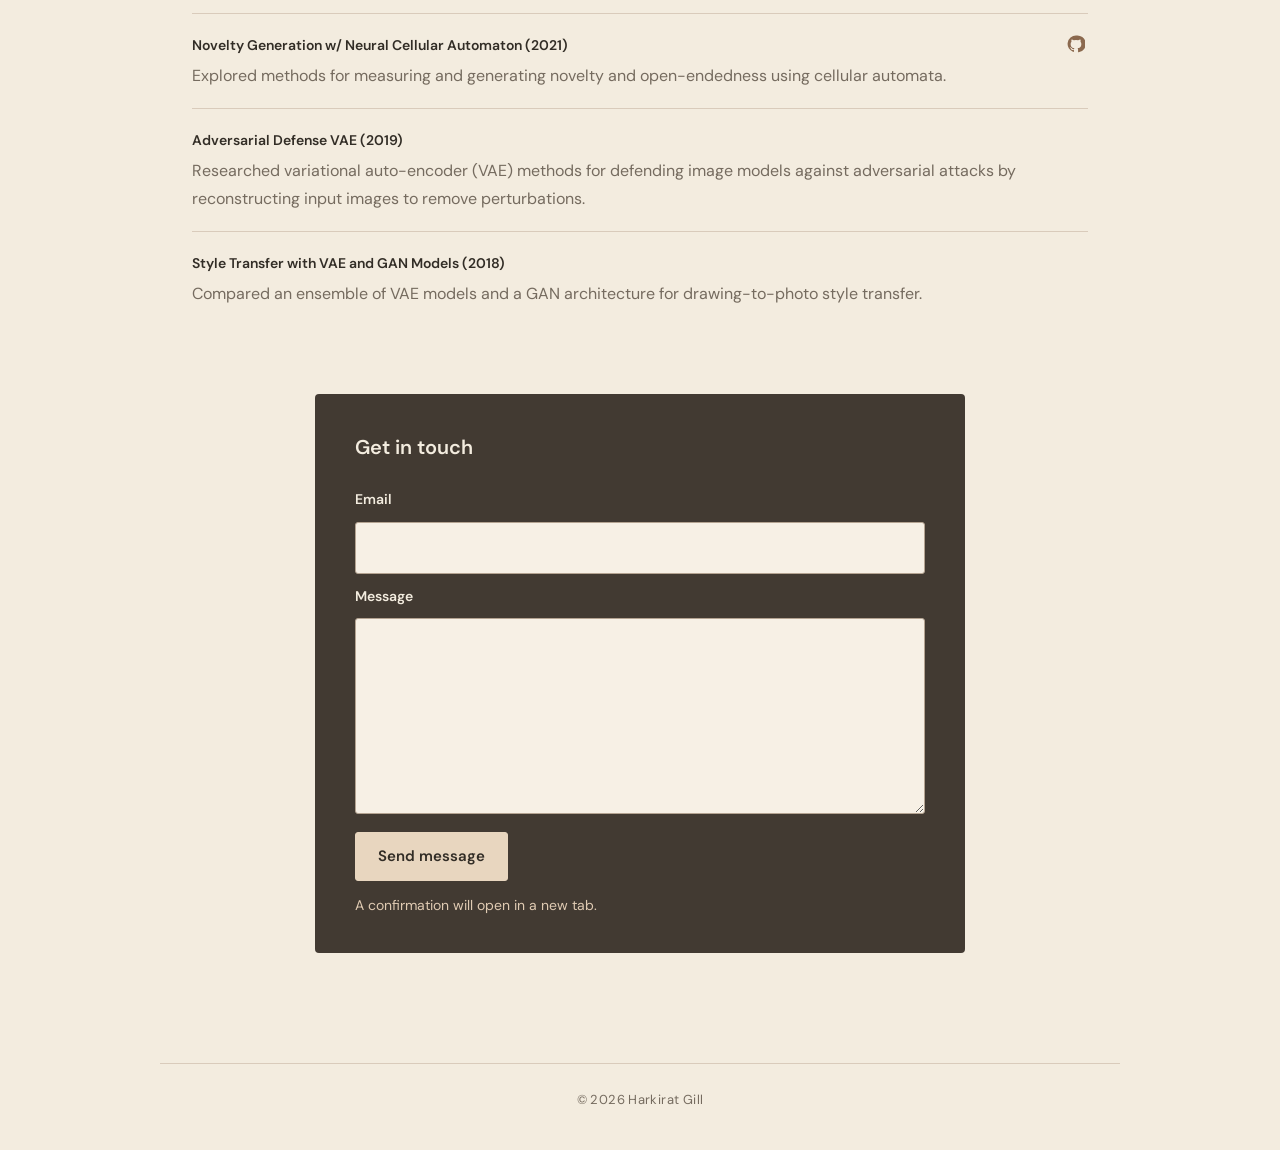
==== commit c68ba9e0: "rework site 2026" ====
--- a/index.html
+++ b/index.html
@@ -1,20 +1,67 @@
-<!DOCTYPE html>
-
-<html>
-    <head>
-        <title>Harkirat Gill</title>
-        <meta charset="utf-8">
-    </head>
-
-    <body>
-        <div style="padding: 20px; font-family: Arial, sans-serif;">
-            <h1>Harkirat Gill</h1>
-            <p>I am an AI Engineer, adjunct professor, and artist. My expertise is in deep learning, language technology, computer vision, and multi-agent systems. My work and profile pages can be accessed at the following links:</p>
-            <br/>
-            <p><b>Research & Projects:</b> <a href="https://sites.google.com/view/hsgill/research">hsgill.com/research</a></p>
-            <p><b>Art website:</b> <a href="https://sites.google.com/view/gillarts/home">gillarts.com</a></p>
-            <p><b>LinkedIn:</b> <a href="https://www.linkedin.com/in/harkiratg/">harkiratg</a></p>
-            <p><b>GitHub:</b> <a href="https://github.com/harkiratsg">harkiratsg</a></p>
-        </div>
-    </body>
+<!doctype html>
+<html lang="en" data-page="about" data-root="./">
+<head>
+  <meta charset="utf-8"><meta name="viewport" content="width=device-width, initial-scale=1">
+  <title>Harkirat Gill</title>
+  <meta name="description" content="Portfolio of an AI engineer, writer, and artist.">
+  <link rel="stylesheet" href="assets/style.css"><script src="assets/site.js" defer></script>
+</head>
+<body>
+  <div id="header-mount"></div>
+  <main class="page">
+    <div class="home-intro">
+      <p class="intro-copy">I am an AI research & applications engineer. My primary area of expertise is in <b>machine learning applications & language technology</b></p>
+    </div>
+    <div class="profile-grid" aria-label="About my work">
+      <section class="profile-card" aria-labelledby="engineering-title"><h2 id="engineering-title">Engineering</h2><p>My engineering experience includes core machine learning research & ML applications engineering, MLOps, LLM systems engineering, Full-stack web & mobile development. I have worked in industries including policing, healthcare, wildlife conservation, and sports technology.</p></section>
+      <section class="profile-card" aria-labelledby="teaching-title"><h2 id="teaching-title">Teaching</h2><p>As an adjunct professor at Benedictine University, I taught several undergraduate courses in topics ranging from artificial intelligence, machine learning, and data science.</p></section>
+      <section class="profile-card" aria-labelledby="research-title"><h2 id="research-title">Research</h2><p>My research work is primarily in deep learning, NLP, computer vision, and multi agent systems. Most of my research experience was at Northwestern University and in collaboration with the C3 Lab and the IVPL Lab.</p></section>
+    </div>
+    <section class="research-projects" aria-labelledby="projects-title">
+      <h2 id="projects-title">Research Topics and Projects</h2>
+      <ul class="project-list">
+        <li>
+          <div><div class="project-heading"><strong>Data-Efficient Image Segmentation (2022)<span class="project-institution"> - WildWe</span></strong></div><span>Developed an image segmentation pipeline for a wildlife nonprofit using self-supervised and weakly supervised training, significantly reducing training cost.</span></div>
+          <a href="https://github.com/harkiratsg/animal-background-subtraction" target="_blank" rel="noopener noreferrer" aria-label="Data-Efficient Image Segmentation on GitHub"><svg viewBox="0 0 24 24" aria-hidden="true" fill="currentColor"><path d="M12 .8a11.2 11.2 0 0 0-3.54 21.83c.56.1.77-.24.77-.54v-2.15c-3.13.68-3.79-1.33-3.79-1.33-.51-1.3-1.25-1.65-1.25-1.65-1.02-.7.08-.68.08-.68 1.13.08 1.72 1.16 1.72 1.16 1 .1.77 2.11 3.28 1.52.1-.72.39-1.21.71-1.49-2.5-.28-5.13-1.25-5.13-5.58 0-1.23.44-2.24 1.16-3.03-.12-.28-.5-1.43.11-2.98 0 0 .95-.3 3.08 1.16a10.72 10.72 0 0 1 5.6 0c2.13-1.45 3.07-1.16 3.07-1.16.62 1.55.23 2.7.12 2.98.72.79 1.15 1.8 1.15 3.03 0 4.34-2.63 5.3-5.14 5.58.4.35.76 1.02.76 2.06v3.05c0 .3.2.65.78.54A11.2 11.2 0 0 0 12 .8Z"/></svg></a>
+        </li>
+        <li>
+          <div><div class="project-heading"><strong>Multi-Agent Reinforcement Learning (2022)<span class="project-institution"> - Northwestern University</span></strong></div><span>Developed a plan-sharing and collaboration method for multi-agent reinforcement learning.</span></div>
+        </li>
+        <li>
+          <div><div class="project-heading"><strong>Sentence-embedding Narrative Structure Analysis (2022)</strong></div><span>Analysis of story plot trajectories in embedding space revealed measurable patterns as plots progressed from setup through climax to conclusion.</span></div>
+        </li>
+        <li>
+          <div><div class="project-heading"><strong>Video Super Resolution w/ ViT (2021)<span class="project-institution"> - Image Video Processing Lab</span></strong></div><span>Developed deep learning architectures for video super resolution (VSR) based on vision transformers (ViT) and CNNs.</span></div>
+          <a href="https://github.com/harkirat2021/vsr-transformer-research" target="_blank" rel="noopener noreferrer" aria-label="Video Super Resolution w/ ViT on GitHub"><svg viewBox="0 0 24 24" aria-hidden="true" fill="currentColor"><path d="M12 .8a11.2 11.2 0 0 0-3.54 21.83c.56.1.77-.24.77-.54v-2.15c-3.13.68-3.79-1.33-3.79-1.33-.51-1.3-1.25-1.65-1.25-1.65-1.02-.7.08-.68.08-.68 1.13.08 1.72 1.16 1.72 1.16 1 .1.77 2.11 3.28 1.52.1-.72.39-1.21.71-1.49-2.5-.28-5.13-1.25-5.13-5.58 0-1.23.44-2.24 1.16-3.03-.12-.28-.5-1.43.11-2.98 0 0 .95-.3 3.08 1.16a10.72 10.72 0 0 1 5.6 0c2.13-1.45 3.07-1.16 3.07-1.16.62 1.55.23 2.7.12 2.98.72.79 1.15 1.8 1.15 3.03 0 4.34-2.63 5.3-5.14 5.58.4.35.76 1.02.76 2.06v3.05c0 .3.2.65.78.54A11.2 11.2 0 0 0 12 .8Z"/></svg></a>
+        </li>
+        <li>
+          <div><div class="project-heading"><strong>Narrative Generation Architecture (2021)<span class="project-institution"> - Northwestern University</span></strong></div><span>Collaborated with Northwestern C3 Lab to develop a narrative generation architecture based on an LLM and narrative planning system.</span></div>
+          <a href="https://github.com/simon-benigeri/narrative-generation" target="_blank" rel="noopener noreferrer" aria-label="Narrative Generation Architecture on GitHub"><svg viewBox="0 0 24 24" aria-hidden="true" fill="currentColor"><path d="M12 .8a11.2 11.2 0 0 0-3.54 21.83c.56.1.77-.24.77-.54v-2.15c-3.13.68-3.79-1.33-3.79-1.33-.51-1.3-1.25-1.65-1.25-1.65-1.02-.7.08-.68.08-.68 1.13.08 1.72 1.16 1.72 1.16 1 .1.77 2.11 3.28 1.52.1-.72.39-1.21.71-1.49-2.5-.28-5.13-1.25-5.13-5.58 0-1.23.44-2.24 1.16-3.03-.12-.28-.5-1.43.11-2.98 0 0 .95-.3 3.08 1.16a10.72 10.72 0 0 1 5.6 0c2.13-1.45 3.07-1.16 3.07-1.16.62 1.55.23 2.7.12 2.98.72.79 1.15 1.8 1.15 3.03 0 4.34-2.63 5.3-5.14 5.58.4.35.76 1.02.76 2.06v3.05c0 .3.2.65.78.54A11.2 11.2 0 0 0 12 .8Z"/></svg></a>
+        </li>
+        <li>
+          <div><div class="project-heading"><strong>Novelty Generation w/ Neural Cellular Automaton (2021)</strong></div><span>Explored methods for measuring and generating novelty and open-endedness using cellular automata.</span></div>
+          <a href="https://github.com/harkiratsg/ca-novelty-generation" target="_blank" rel="noopener noreferrer" aria-label="Novelty Generation w/ Neural Cellular Automaton on GitHub"><svg viewBox="0 0 24 24" aria-hidden="true" fill="currentColor"><path d="M12 .8a11.2 11.2 0 0 0-3.54 21.83c.56.1.77-.24.77-.54v-2.15c-3.13.68-3.79-1.33-3.79-1.33-.51-1.3-1.25-1.65-1.25-1.65-1.02-.7.08-.68.08-.68 1.13.08 1.72 1.16 1.72 1.16 1 .1.77 2.11 3.28 1.52.1-.72.39-1.21.71-1.49-2.5-.28-5.13-1.25-5.13-5.58 0-1.23.44-2.24 1.16-3.03-.12-.28-.5-1.43.11-2.98 0 0 .95-.3 3.08 1.16a10.72 10.72 0 0 1 5.6 0c2.13-1.45 3.07-1.16 3.07-1.16.62 1.55.23 2.7.12 2.98.72.79 1.15 1.8 1.15 3.03 0 4.34-2.63 5.3-5.14 5.58.4.35.76 1.02.76 2.06v3.05c0 .3.2.65.78.54A11.2 11.2 0 0 0 12 .8Z"/></svg></a>
+        </li>
+        <li>
+          <div><div class="project-heading"><strong>Adversarial Defense VAE (2019)</strong></div><span>Researched variational auto-encoder (VAE) methods for defending image models against adversarial attacks by reconstructing input images to remove perturbations.</span></div>
+        </li>
+        <li>
+          <div><div class="project-heading"><strong>Style Transfer with VAE and GAN Models (2018)</strong></div><span>Compared an ensemble of VAE models and a GAN architecture for drawing-to-photo style transfer.</span></div>
+        </li>
+      </ul>
+    </section>
+    <section class="contact-panel home-contact" aria-labelledby="home-contact-title">
+      <h2 id="home-contact-title">Get in touch</h2>
+      <form class="contact-form" action="https://docs.google.com/forms/d/e/1FAIpQLSerdskXboycfgACYQsAQ4aufewPm9yDi6KDmX2EfQ1Zc8JkOQ/formResponse" method="post" target="_blank" rel="noopener">
+        <label for="contact-email-field">Email</label>
+        <input id="contact-email-field" name="entry.53874021" type="email" autocomplete="email" required>
+        <label for="contact-message-field">Message</label>
+        <textarea id="contact-message-field" name="entry.645363770" rows="7" required></textarea>
+        <button type="submit">Send message</button>
+        <p class="form-hint">A confirmation will open in a new tab.</p>
+      </form>
+    </section>
+  </main>
+  <footer class="site-footer"><span>© <span data-current-year></span> Harkirat Gill</span></footer>
+</body>
 </html>
--- a/assets/style.css
+++ b/assets/style.css
@@ -0,0 +1,81 @@
+@import url('https://fonts.googleapis.com/css2?family=DM+Sans:wght@400;500;600;700&display=swap');
+
+:root{color-scheme:light;--paper:#f3ecdf;--ink:#322d26;--muted:#756b5f;--line:#d9cbbb;--accent:#8b694e;--card:#e8dac7}
+*{box-sizing:border-box}
+html{scroll-behavior:smooth}
+body{margin:0;background:var(--paper);background-image:radial-gradient(#9d806016 .5px,transparent .5px);background-size:6px 6px;color:var(--ink);font:15px/1.75 'DM Sans',Arial,sans-serif;-webkit-font-smoothing:antialiased}
+a{color:inherit;text-decoration:none}
+button{font:inherit}
+::selection{background:#e4c9a7}
+.site-header{max-width:960px;margin:0 auto;padding:28px 32px 0;text-align:center}
+.site-name{font:700 28px/1.2 'DM Sans',Arial,sans-serif;letter-spacing:-.045em}
+.name-dot{color:var(--accent)}
+.social-links{display:flex;justify-content:center;gap:20px;margin-top:12px}
+.social-links a{display:inline-flex;color:var(--muted);transition:color .2s}
+.social-links a:hover{color:var(--accent)}
+.social-links svg{width:18px;height:18px}
+.site-nav{display:flex;justify-content:center;gap:36px;margin-top:17px;padding-bottom:17px;border-bottom:1px solid var(--line)}
+.site-nav a{color:var(--muted);font-size:14px;font-weight:600;letter-spacing:.1em;text-transform:uppercase;transition:color .2s}
+.site-nav a:hover,.site-nav a[aria-current]{color:var(--ink)}
+.site-nav a[aria-current]::after{content:'';display:block;width:100%;height:1px;background:var(--accent);position:relative;top:18px}
+.page{max-width:960px;margin:0 auto;padding:0 32px 110px}
+.home-intro{max-width:760px;margin:76px auto 72px}
+.eyebrow{margin:0 0 23px;color:var(--accent);font-size:13px;font-weight:600;letter-spacing:.18em;text-transform:uppercase}
+.intro-copy{margin:0;font:400 clamp(25px,3.5vw,41px)/1.42 'DM Sans',Arial,sans-serif;letter-spacing:-.045em}
+.intro-copy em{color:var(--accent);font-weight:400}
+.profile-grid{display:grid;grid-template-columns:repeat(2,minmax(0,1fr));gap:20px}
+.profile-card{padding:8px 0;background:transparent}
+.profile-card h2,.research-projects h2{margin:0 0 12px;font-size:20px;font-weight:600;line-height:1.4;letter-spacing:-.035em}
+.profile-card p{margin:0;color:var(--muted);font-size:17px;line-height:1.7}
+.research-projects{margin-top:78px}
+.project-list{list-style:none;margin:22px 0 0;padding:0}
+.project-list li{display:flex;justify-content:space-between;align-items:flex-start;gap:24px;padding:18px 0;border-top:1px solid var(--line)}
+.project-list strong,.project-list span{display:block}
+.project-list strong{font-size:14px;font-weight:600}
+.project-list span{margin-top:4px;color:var(--muted);font-size:16px}
+.project-list .project-heading strong,.project-list .project-heading span{display:inline}
+.project-list .project-heading span{margin:0;font-size:14px}
+.project-list a{flex:none;color:var(--accent);padding:3px;transition:color .2s}
+.project-list a:hover{color:var(--ink)}
+.project-list svg{display:block;width:18px;height:18px}
+.entry{display:grid;grid-template-columns:1fr auto;gap:20px;padding:0 0 25px;margin-bottom:25px;border-bottom:1px solid var(--line)}
+.entry:last-child{border:0;margin-bottom:0;padding-bottom:0}
+.entry h3{margin:0 0 5px;font-size:15px;font-weight:600;line-height:1.5}
+.entry p{margin:0;color:var(--muted);font-size:16px;line-height:1.7}
+.entry time{color:var(--muted);font-size:14px;white-space:nowrap}
+.page-heading{max-width:720px;margin:92px 0 58px}
+.artwork-heading{max-width:none;margin:34px 0 26px;text-align:center}
+.page-heading.artwork-heading h1{margin:0}
+.page-heading h1{margin:0 0 19px;color:#5a5046;font:700 28px/1.2 'DM Sans',Arial,sans-serif;letter-spacing:-.045em}
+.page-heading p:last-child{max-width:590px;margin:0;color:var(--muted);font-size:18px;line-height:1.8}
+.contact-page{min-height:65vh}
+.contact-heading{max-width:none;margin:34px 0 26px;text-align:center}
+.page-heading.contact-heading h1{margin:0}
+.contact-panel{max-width:650px;margin:0 auto;padding:36px 40px;background:#423a32;color:var(--paper);border-radius:4px}
+.home-contact{margin-top:68px}
+.contact-panel h2{margin:0 0 22px;font-size:20px;font-weight:600}
+.contact-form{display:grid;gap:10px}
+.contact-form label{font-size:14px;font-weight:600}
+.contact-form input,.contact-form textarea{width:100%;padding:13px 15px;border:1px solid #b4a391;border-radius:3px;background:#f7f0e5;color:var(--ink);font:16px/1.5 'DM Sans',Arial,sans-serif;outline:none}
+.contact-form input:focus,.contact-form textarea:focus{border-color:#d9b78d;box-shadow:0 0 0 2px #d9b78d55}
+.contact-form textarea{resize:vertical;margin-bottom:8px}
+.contact-form button{justify-self:start;padding:10px 22px;border:1px solid #e8d6bf;border-radius:3px;background:#e8d6bf;color:var(--ink);cursor:pointer;font-weight:600}
+.contact-form button:hover{background:var(--paper);border-color:var(--paper)}
+.form-hint{margin:2px 0 0;color:#e0cbb3;font-size:14px}
+.art-grid{display:grid;grid-template-columns:repeat(2,minmax(0,1fr));gap:45px 28px}
+.art-card{margin:0}
+.art-open{display:block;width:100%;aspect-ratio:1;padding:0;border:0;background:transparent;cursor:zoom-in;overflow:hidden}
+.art-open img{display:block;width:100%;height:100%;object-fit:contain;transition:transform .35s ease}
+.art-open:hover img{transform:scale(1.035)}
+.art-card figcaption{display:flex;justify-content:space-between;gap:16px;margin-top:14px;font-size:13px}
+.art-card figcaption span+span{color:var(--muted);font-size:16px}
+.artwork-more{margin:60px 0 0;color:var(--muted);font-size:17px}
+.artwork-more a{color:var(--ink);text-decoration:underline;text-decoration-color:var(--accent);text-underline-offset:5px}
+.site-footer{max-width:960px;margin:0 auto;padding:25px 32px 38px;border-top:1px solid var(--line);text-align:center;color:var(--muted);font-size:13px;letter-spacing:.03em}
+.modal{border:0;padding:0;max-width:min(1050px,calc(100vw - 40px));max-height:calc(100vh - 40px);background:var(--paper);color:var(--ink);box-shadow:0 20px 90px #151c1690}
+.modal::backdrop{background:#20251fdb;backdrop-filter:blur(5px)}
+.modal-inner{padding:18px}
+.modal img{display:block;max-width:100%;max-height:calc(100vh - 130px);margin:auto;object-fit:contain}
+.modal-bottom{display:flex;justify-content:space-between;align-items:center;gap:20px;padding:15px 4px 2px;font-size:13px}
+.modal-close{border:0;background:transparent;color:var(--ink);cursor:pointer;font-size:25px;line-height:1;padding:0 5px}
+@media(max-width:650px){.site-header{padding-top:24px}.site-nav{gap:16px}.page{padding:0 24px 75px}.home-intro{margin:58px 0}.profile-grid{grid-template-columns:1fr;gap:14px}.profile-card{padding:8px 0}.research-projects{margin-top:58px}.page-heading{margin:72px 0 40px}.artwork-heading,.contact-heading{margin:26px 0 22px}.contact-panel{padding:28px 24px}.home-contact{margin-top:50px}.art-grid{grid-template-columns:1fr;gap:36px}.site-footer{margin:0 24px;padding-left:0;padding-right:0}}
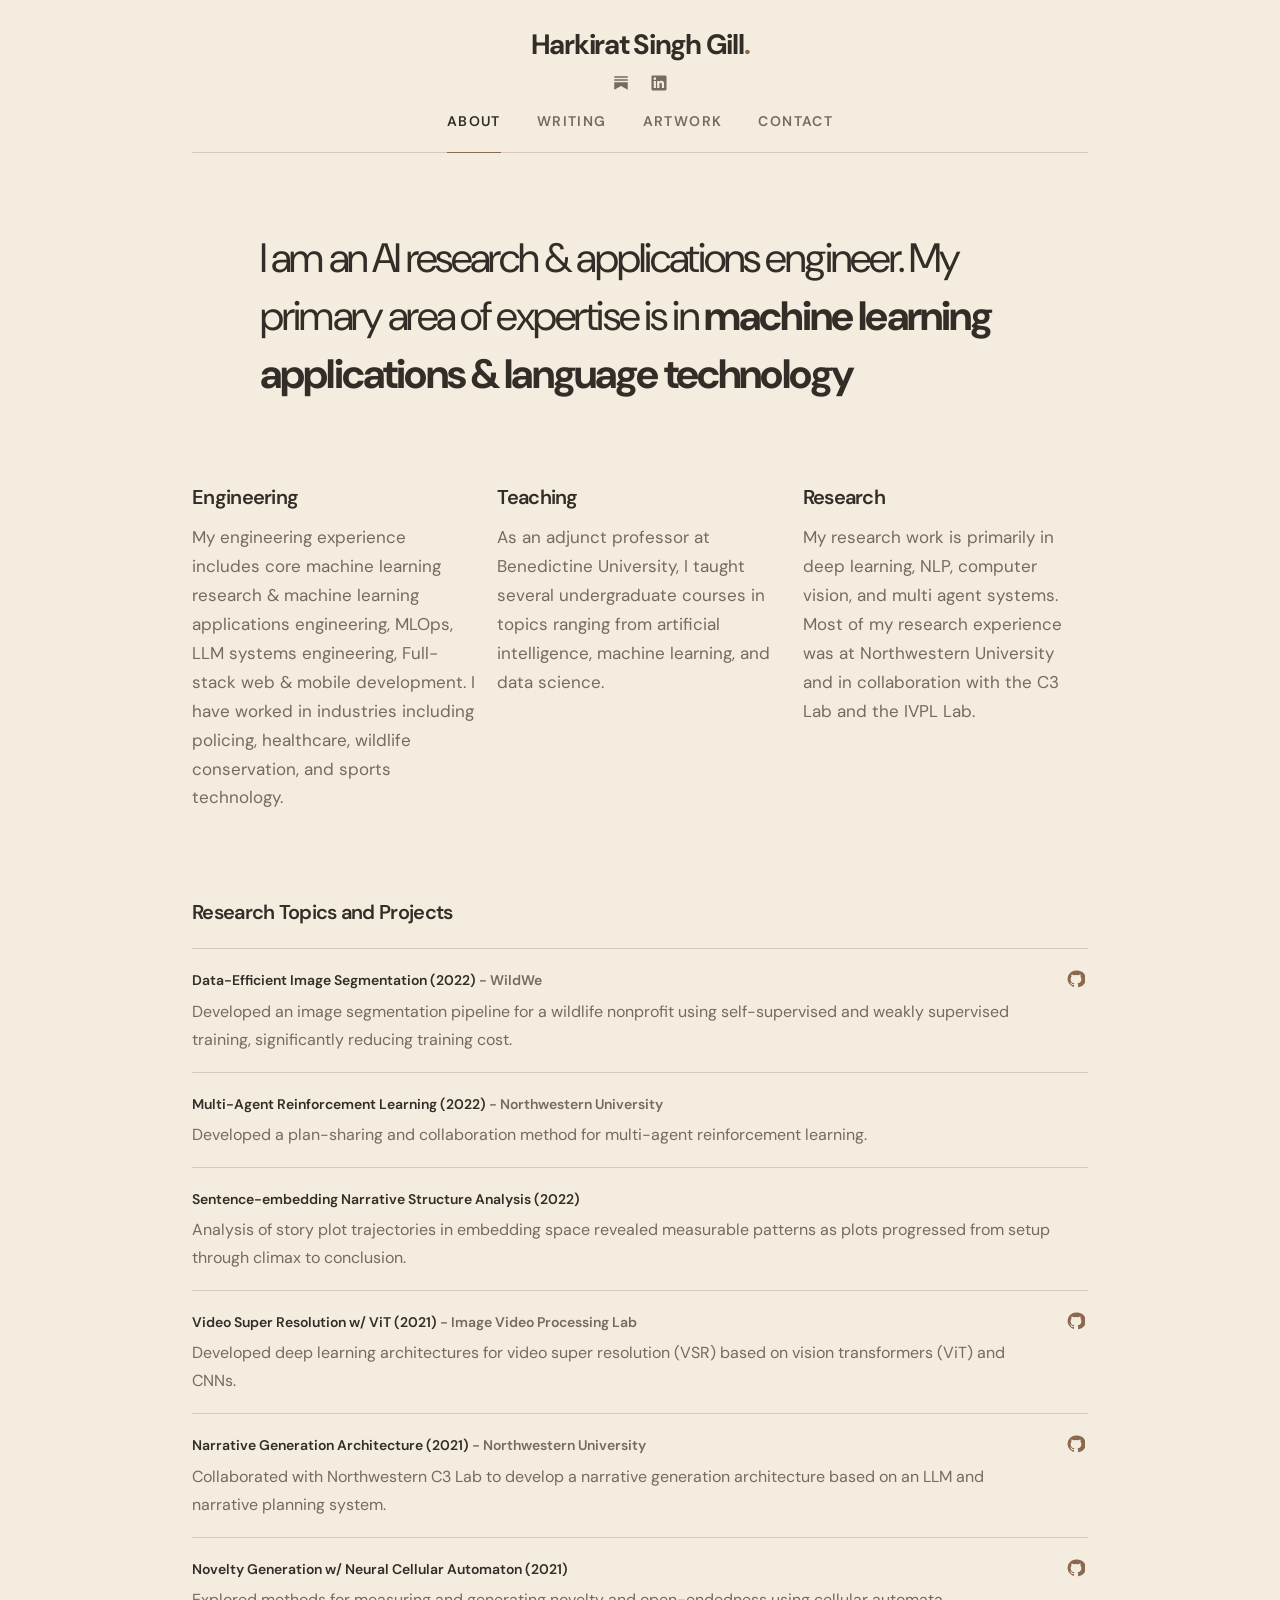
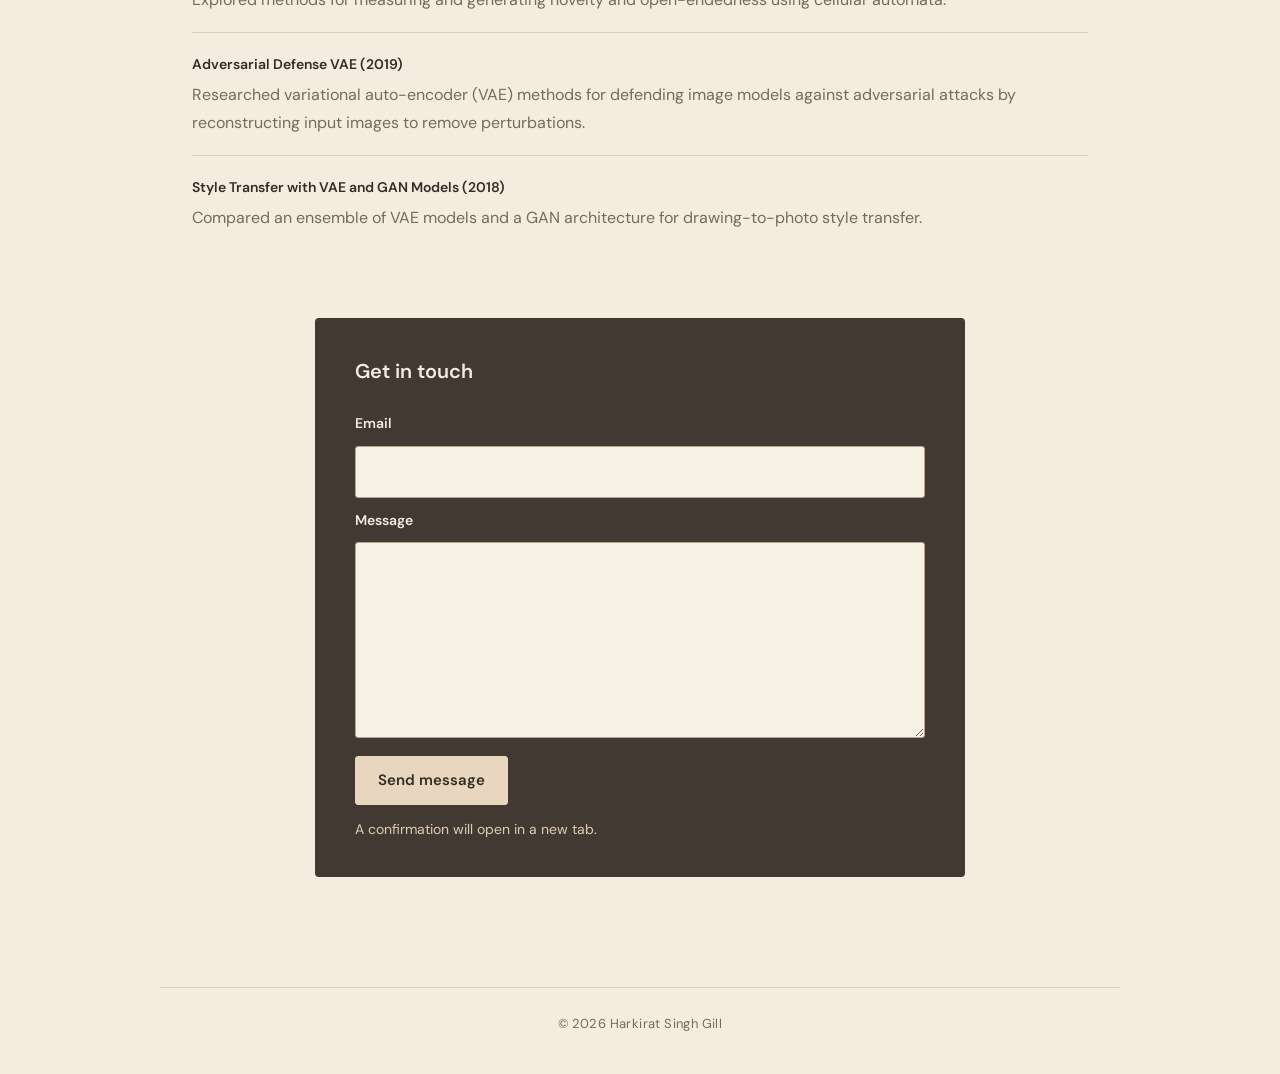
==== commit 2804ff2f: "updated name and about" ====
--- a/index.html
+++ b/index.html
@@ -2,7 +2,7 @@
 <html lang="en" data-page="about" data-root="./">
 <head>
   <meta charset="utf-8"><meta name="viewport" content="width=device-width, initial-scale=1">
-  <title>Harkirat Gill</title>
+  <title>Harkirat Singh Gill</title>
   <meta name="description" content="Portfolio of an AI engineer, writer, and artist.">
   <link rel="stylesheet" href="assets/style.css"><script src="assets/site.js" defer></script>
 </head>
@@ -13,7 +13,7 @@
       <p class="intro-copy">I am an AI research & applications engineer. My primary area of expertise is in <b>machine learning applications & language technology</b></p>
     </div>
     <div class="profile-grid" aria-label="About my work">
-      <section class="profile-card" aria-labelledby="engineering-title"><h2 id="engineering-title">Engineering</h2><p>My engineering experience includes core machine learning research & ML applications engineering, MLOps, LLM systems engineering, Full-stack web & mobile development. I have worked in industries including policing, healthcare, wildlife conservation, and sports technology.</p></section>
+      <section class="profile-card" aria-labelledby="engineering-title"><h2 id="engineering-title">Engineering</h2><p>My engineering experience includes core machine learning research & machine learning applications engineering, MLOps, LLM systems engineering, Full-stack web & mobile development. I have worked in industries including policing, healthcare, wildlife conservation, and sports technology.</p></section>
       <section class="profile-card" aria-labelledby="teaching-title"><h2 id="teaching-title">Teaching</h2><p>As an adjunct professor at Benedictine University, I taught several undergraduate courses in topics ranging from artificial intelligence, machine learning, and data science.</p></section>
       <section class="profile-card" aria-labelledby="research-title"><h2 id="research-title">Research</h2><p>My research work is primarily in deep learning, NLP, computer vision, and multi agent systems. Most of my research experience was at Northwestern University and in collaboration with the C3 Lab and the IVPL Lab.</p></section>
     </div>
@@ -62,6 +62,6 @@
       </form>
     </section>
   </main>
-  <footer class="site-footer"><span>© <span data-current-year></span> Harkirat Gill</span></footer>
+  <footer class="site-footer"><span>© <span data-current-year></span> Harkirat Singh Gill</span></footer>
 </body>
 </html>
--- a/assets/style.css
+++ b/assets/style.css
@@ -23,7 +23,7 @@
 .eyebrow{margin:0 0 23px;color:var(--accent);font-size:13px;font-weight:600;letter-spacing:.18em;text-transform:uppercase}
 .intro-copy{margin:0;font:400 clamp(25px,3.5vw,41px)/1.42 'DM Sans',Arial,sans-serif;letter-spacing:-.045em}
 .intro-copy em{color:var(--accent);font-weight:400}
-.profile-grid{display:grid;grid-template-columns:repeat(2,minmax(0,1fr));gap:20px}
+.profile-grid{display:grid;grid-template-columns:repeat(auto-fit,minmax(250px,1fr));gap:20px}
 .profile-card{padding:8px 0;background:transparent}
 .profile-card h2,.research-projects h2{margin:0 0 12px;font-size:20px;font-weight:600;line-height:1.4;letter-spacing:-.035em}
 .profile-card p{margin:0;color:var(--muted);font-size:17px;line-height:1.7}
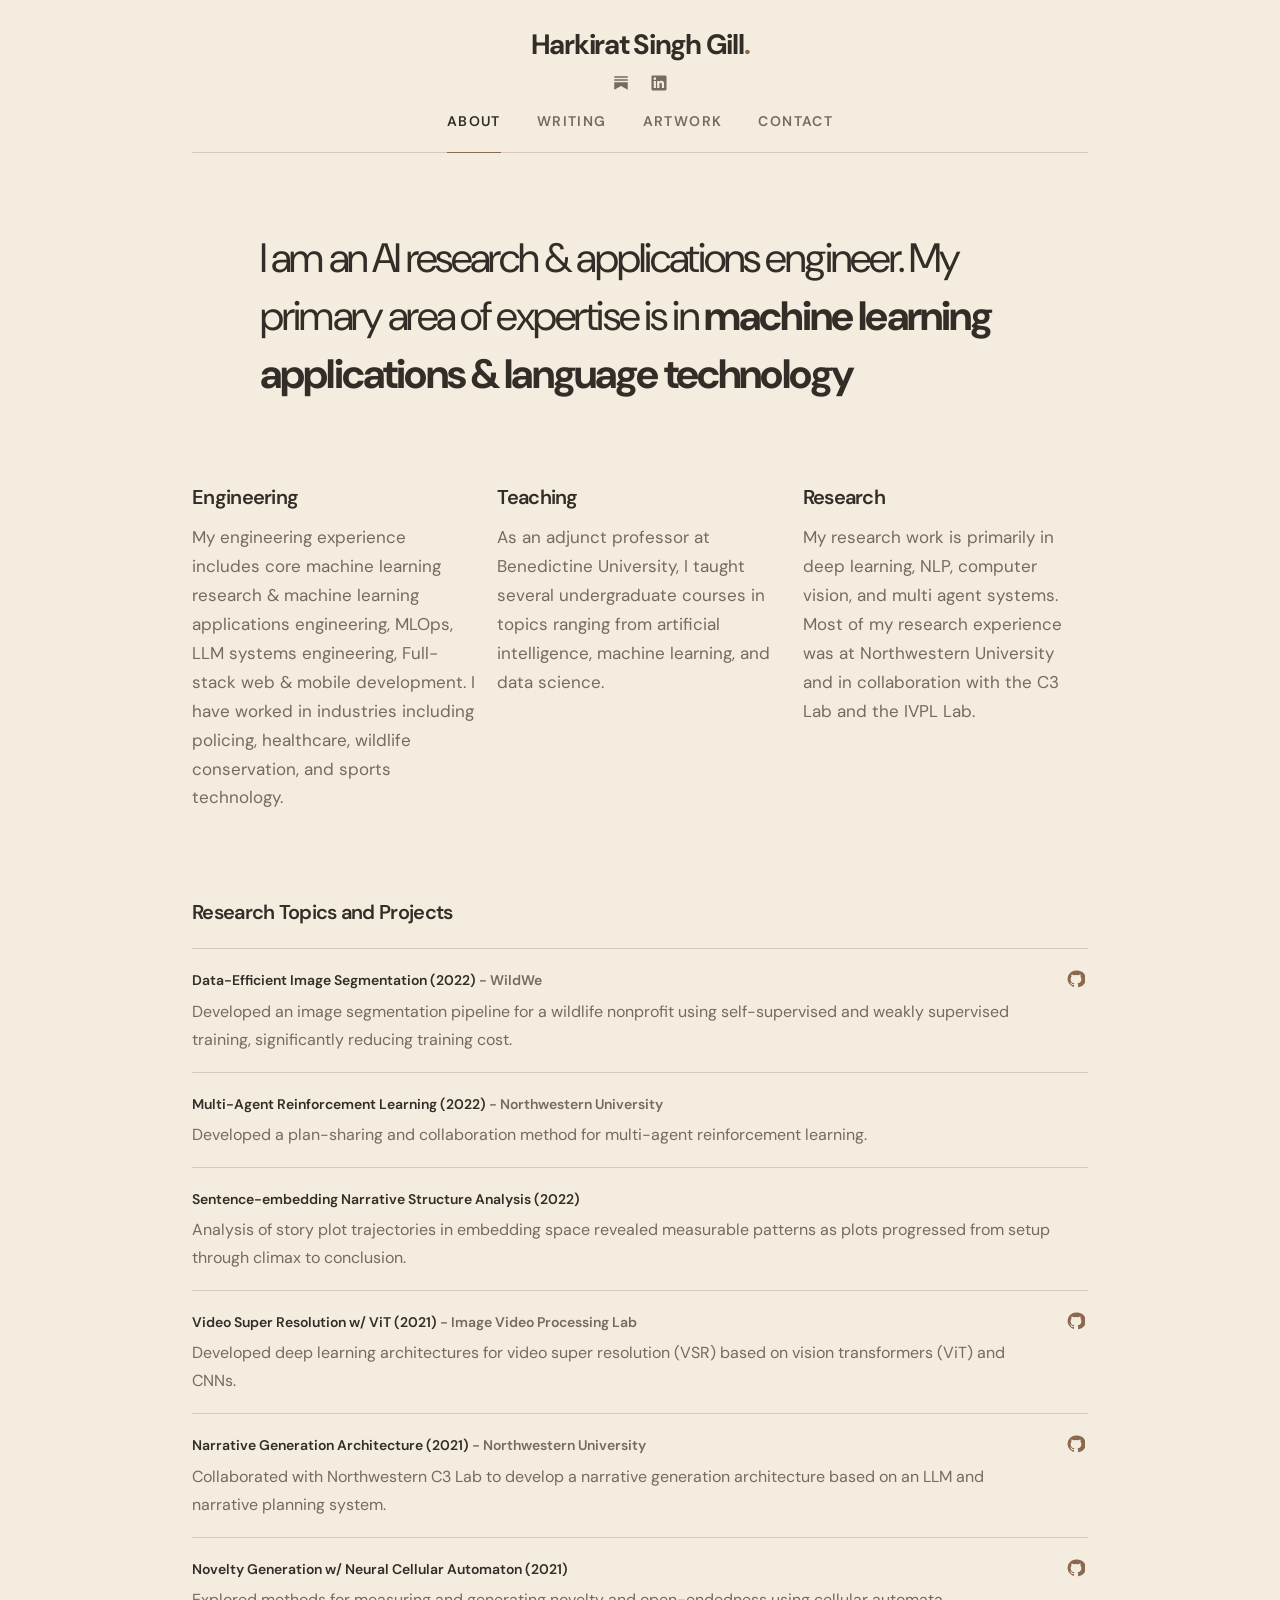
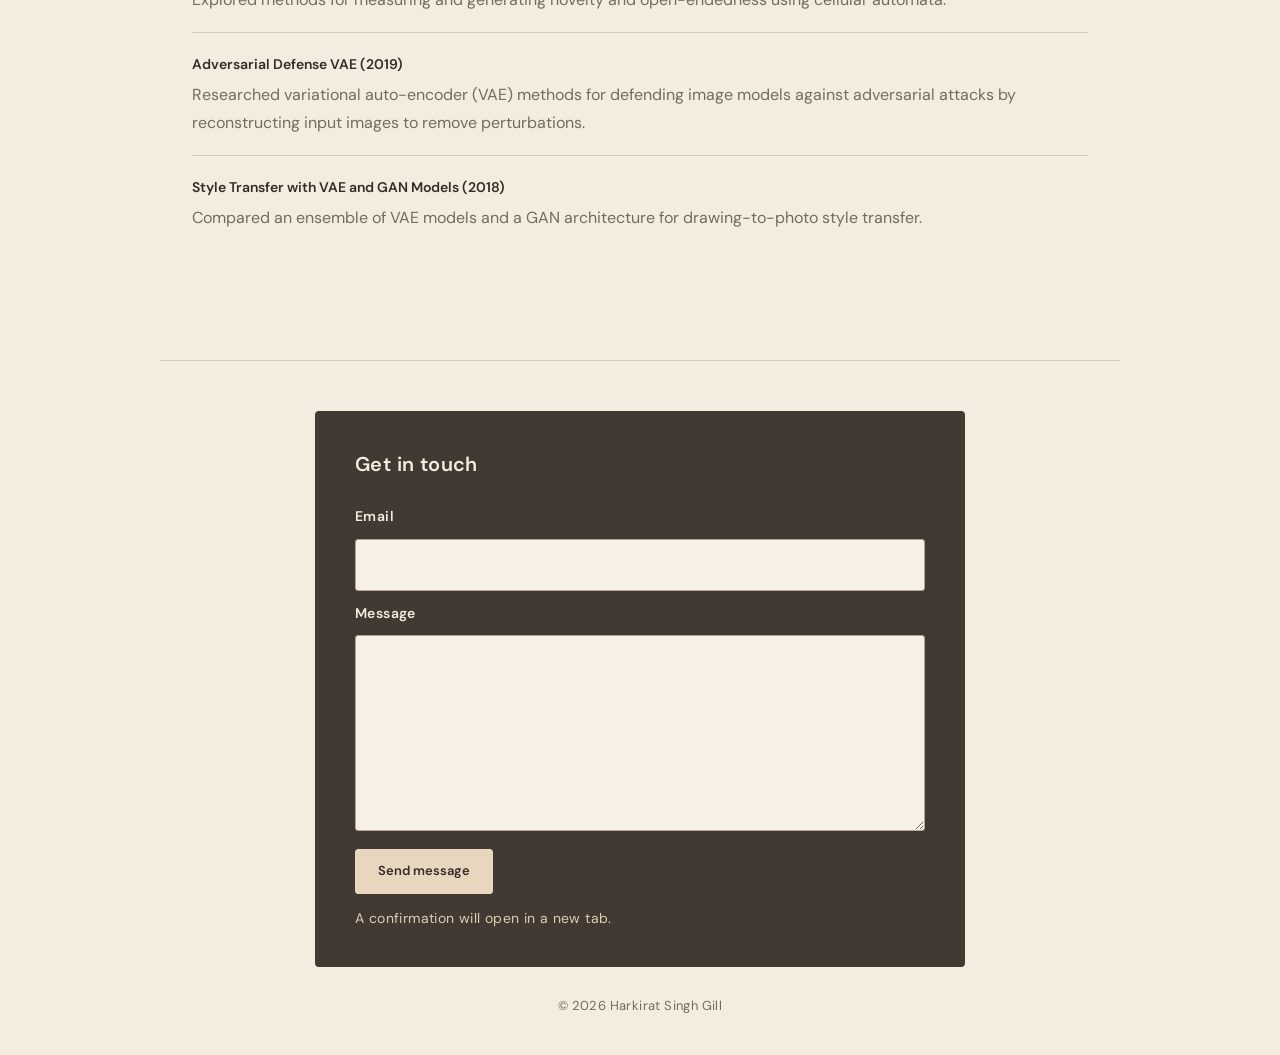
==== commit 7f226348: "updated footer and art page" ====
--- a/index.html
+++ b/index.html
@@ -50,18 +50,7 @@
         </li>
       </ul>
     </section>
-    <section class="contact-panel home-contact" aria-labelledby="home-contact-title">
-      <h2 id="home-contact-title">Get in touch</h2>
-      <form class="contact-form" action="https://docs.google.com/forms/d/e/1FAIpQLSerdskXboycfgACYQsAQ4aufewPm9yDi6KDmX2EfQ1Zc8JkOQ/formResponse" method="post" target="_blank" rel="noopener">
-        <label for="contact-email-field">Email</label>
-        <input id="contact-email-field" name="entry.53874021" type="email" autocomplete="email" required>
-        <label for="contact-message-field">Message</label>
-        <textarea id="contact-message-field" name="entry.645363770" rows="7" required></textarea>
-        <button type="submit">Send message</button>
-        <p class="form-hint">A confirmation will open in a new tab.</p>
-      </form>
-    </section>
   </main>
-  <footer class="site-footer"><span>© <span data-current-year></span> Harkirat Singh Gill</span></footer>
+  <div id="footer-mount"></div>
 </body>
 </html>
--- a/assets/style.css
+++ b/assets/style.css
@@ -48,11 +48,7 @@
 .page-heading.artwork-heading h1{margin:0}
 .page-heading h1{margin:0 0 19px;color:#5a5046;font:700 28px/1.2 'DM Sans',Arial,sans-serif;letter-spacing:-.045em}
 .page-heading p:last-child{max-width:590px;margin:0;color:var(--muted);font-size:18px;line-height:1.8}
-.contact-page{min-height:65vh}
-.contact-heading{max-width:none;margin:34px 0 26px;text-align:center}
-.page-heading.contact-heading h1{margin:0}
 .contact-panel{max-width:650px;margin:0 auto;padding:36px 40px;background:#423a32;color:var(--paper);border-radius:4px}
-.home-contact{margin-top:68px}
 .contact-panel h2{margin:0 0 22px;font-size:20px;font-weight:600}
 .contact-form{display:grid;gap:10px}
 .contact-form label{font-size:14px;font-weight:600}
@@ -71,11 +67,12 @@
 .art-card figcaption span+span{color:var(--muted);font-size:16px}
 .artwork-more{margin:60px 0 0;color:var(--muted);font-size:17px}
 .artwork-more a{color:var(--ink);text-decoration:underline;text-decoration-color:var(--accent);text-underline-offset:5px}
-.site-footer{max-width:960px;margin:0 auto;padding:25px 32px 38px;border-top:1px solid var(--line);text-align:center;color:var(--muted);font-size:13px;letter-spacing:.03em}
+.site-footer{max-width:960px;margin:0 auto;padding:50px 32px 38px;border-top:1px solid var(--line);color:var(--muted);font-size:13px;letter-spacing:.03em}
+.footer-copyright{margin:28px 0 0;text-align:center}
 .modal{border:0;padding:0;max-width:min(1050px,calc(100vw - 40px));max-height:calc(100vh - 40px);background:var(--paper);color:var(--ink);box-shadow:0 20px 90px #151c1690}
 .modal::backdrop{background:#20251fdb;backdrop-filter:blur(5px)}
 .modal-inner{padding:18px}
 .modal img{display:block;max-width:100%;max-height:calc(100vh - 130px);margin:auto;object-fit:contain}
 .modal-bottom{display:flex;justify-content:space-between;align-items:center;gap:20px;padding:15px 4px 2px;font-size:13px}
 .modal-close{border:0;background:transparent;color:var(--ink);cursor:pointer;font-size:25px;line-height:1;padding:0 5px}
-@media(max-width:650px){.site-header{padding-top:24px}.site-nav{gap:16px}.page{padding:0 24px 75px}.home-intro{margin:58px 0}.profile-grid{grid-template-columns:1fr;gap:14px}.profile-card{padding:8px 0}.research-projects{margin-top:58px}.page-heading{margin:72px 0 40px}.artwork-heading,.contact-heading{margin:26px 0 22px}.contact-panel{padding:28px 24px}.home-contact{margin-top:50px}.art-grid{grid-template-columns:1fr;gap:36px}.site-footer{margin:0 24px;padding-left:0;padding-right:0}}
+@media(max-width:650px){.site-header{padding-top:24px}.site-nav{gap:16px}.page{padding:0 24px 75px}.home-intro{margin:58px 0}.profile-grid{grid-template-columns:1fr;gap:14px}.profile-card{padding:8px 0}.research-projects{margin-top:58px}.page-heading{margin:72px 0 40px}.artwork-heading{margin:26px 0 22px}.contact-panel{padding:28px 24px}.art-grid{grid-template-columns:1fr;gap:36px}.site-footer{margin:0 24px;padding-left:0;padding-right:0}}
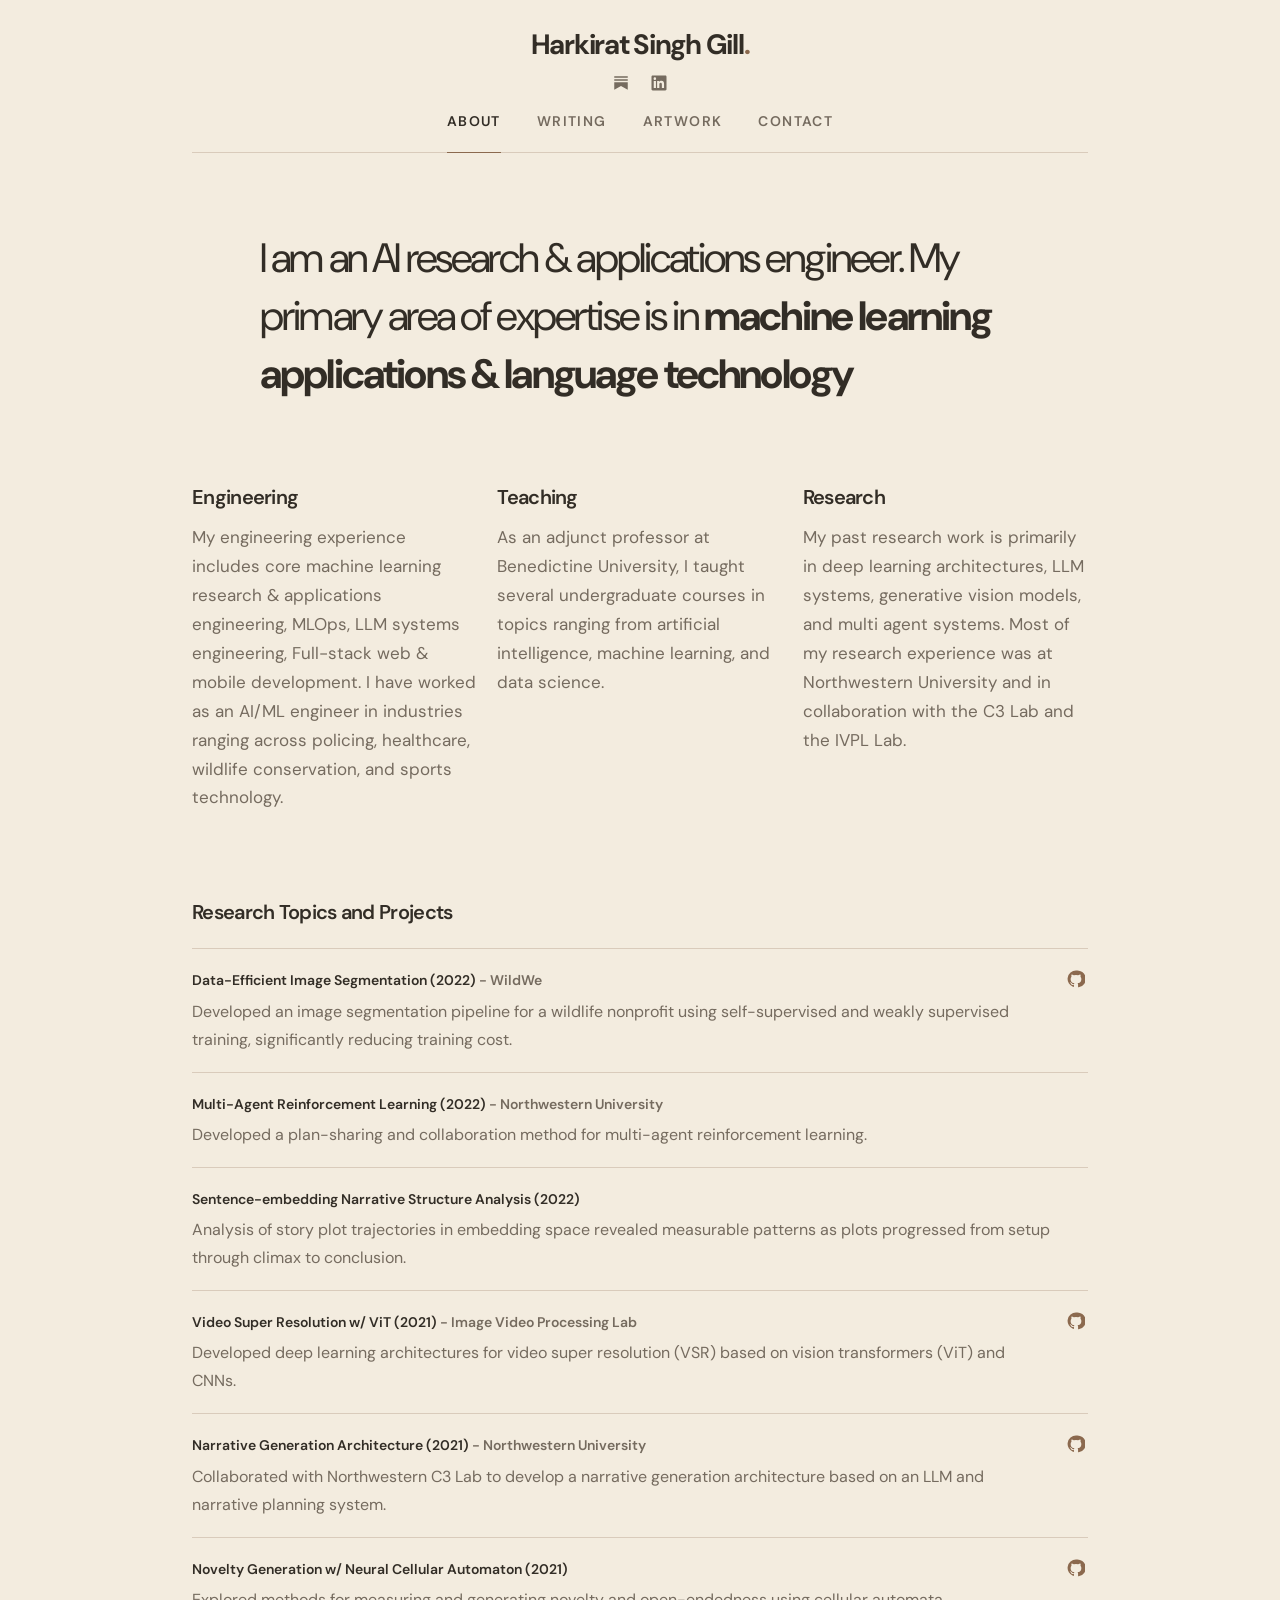
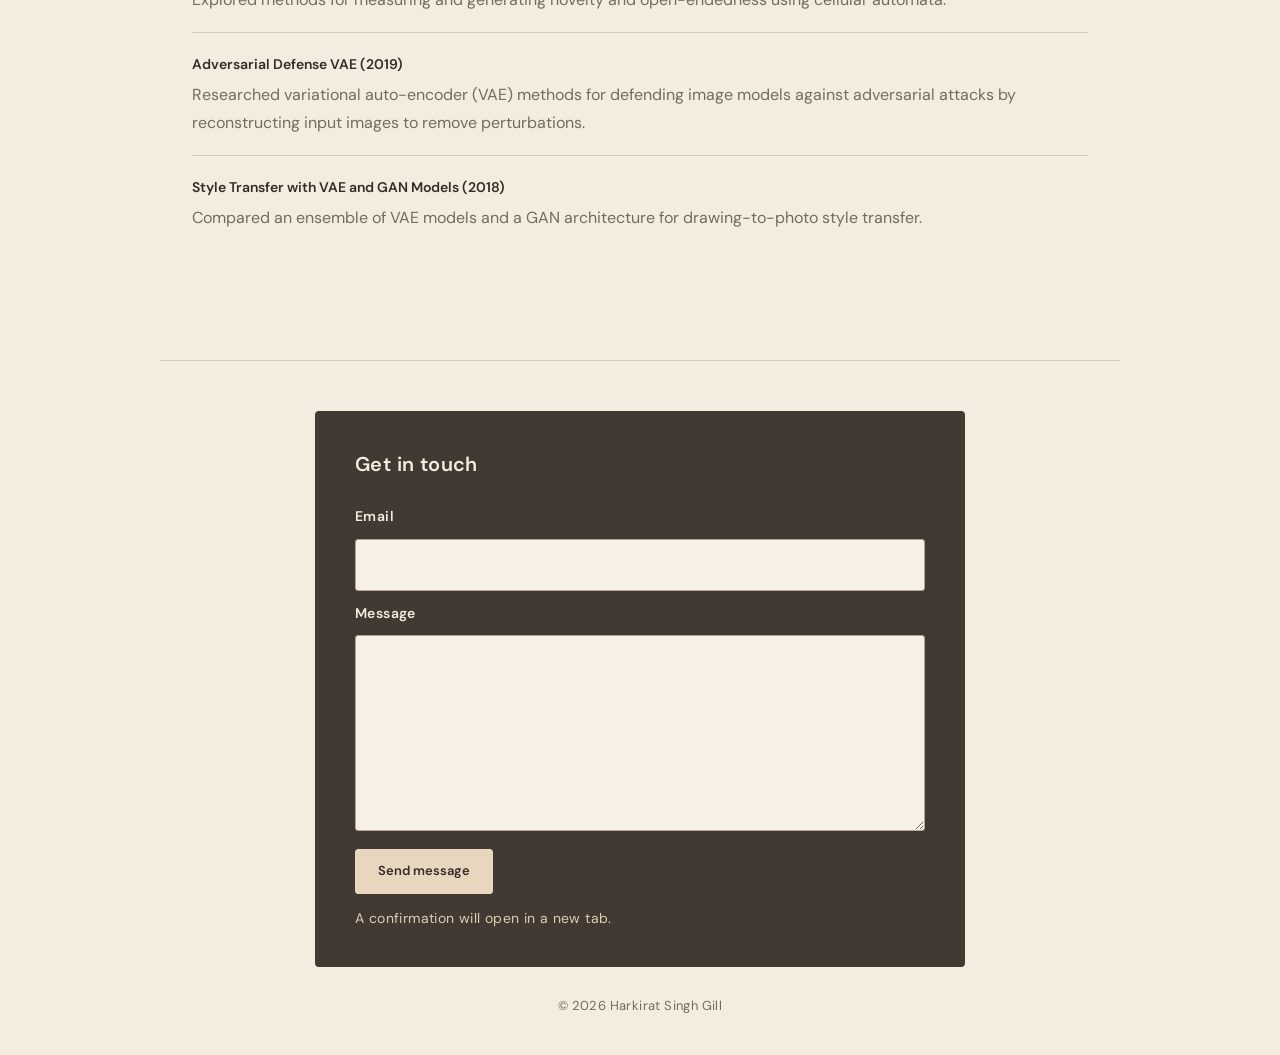
==== commit 68229411: "Update index.html" ====
--- a/index.html
+++ b/index.html
@@ -13,9 +13,9 @@
       <p class="intro-copy">I am an AI research & applications engineer. My primary area of expertise is in <b>machine learning applications & language technology</b></p>
     </div>
     <div class="profile-grid" aria-label="About my work">
-      <section class="profile-card" aria-labelledby="engineering-title"><h2 id="engineering-title">Engineering</h2><p>My engineering experience includes core machine learning research & machine learning applications engineering, MLOps, LLM systems engineering, Full-stack web & mobile development. I have worked in industries including policing, healthcare, wildlife conservation, and sports technology.</p></section>
+      <section class="profile-card" aria-labelledby="engineering-title"><h2 id="engineering-title">Engineering</h2><p>My engineering experience includes core machine learning research & applications engineering, MLOps, LLM systems engineering, Full-stack web & mobile development. I have worked as an AI/ML engineer in industries ranging across policing, healthcare, wildlife conservation, and sports technology.</p></section>
       <section class="profile-card" aria-labelledby="teaching-title"><h2 id="teaching-title">Teaching</h2><p>As an adjunct professor at Benedictine University, I taught several undergraduate courses in topics ranging from artificial intelligence, machine learning, and data science.</p></section>
-      <section class="profile-card" aria-labelledby="research-title"><h2 id="research-title">Research</h2><p>My research work is primarily in deep learning, NLP, computer vision, and multi agent systems. Most of my research experience was at Northwestern University and in collaboration with the C3 Lab and the IVPL Lab.</p></section>
+      <section class="profile-card" aria-labelledby="research-title"><h2 id="research-title">Research</h2><p>My past research work is primarily in deep learning architectures, LLM systems, generative vision models, and multi agent systems. Most of my research experience was at Northwestern University and in collaboration with the C3 Lab and the IVPL Lab.</p></section>
     </div>
     <section class="research-projects" aria-labelledby="projects-title">
       <h2 id="projects-title">Research Topics and Projects</h2>
